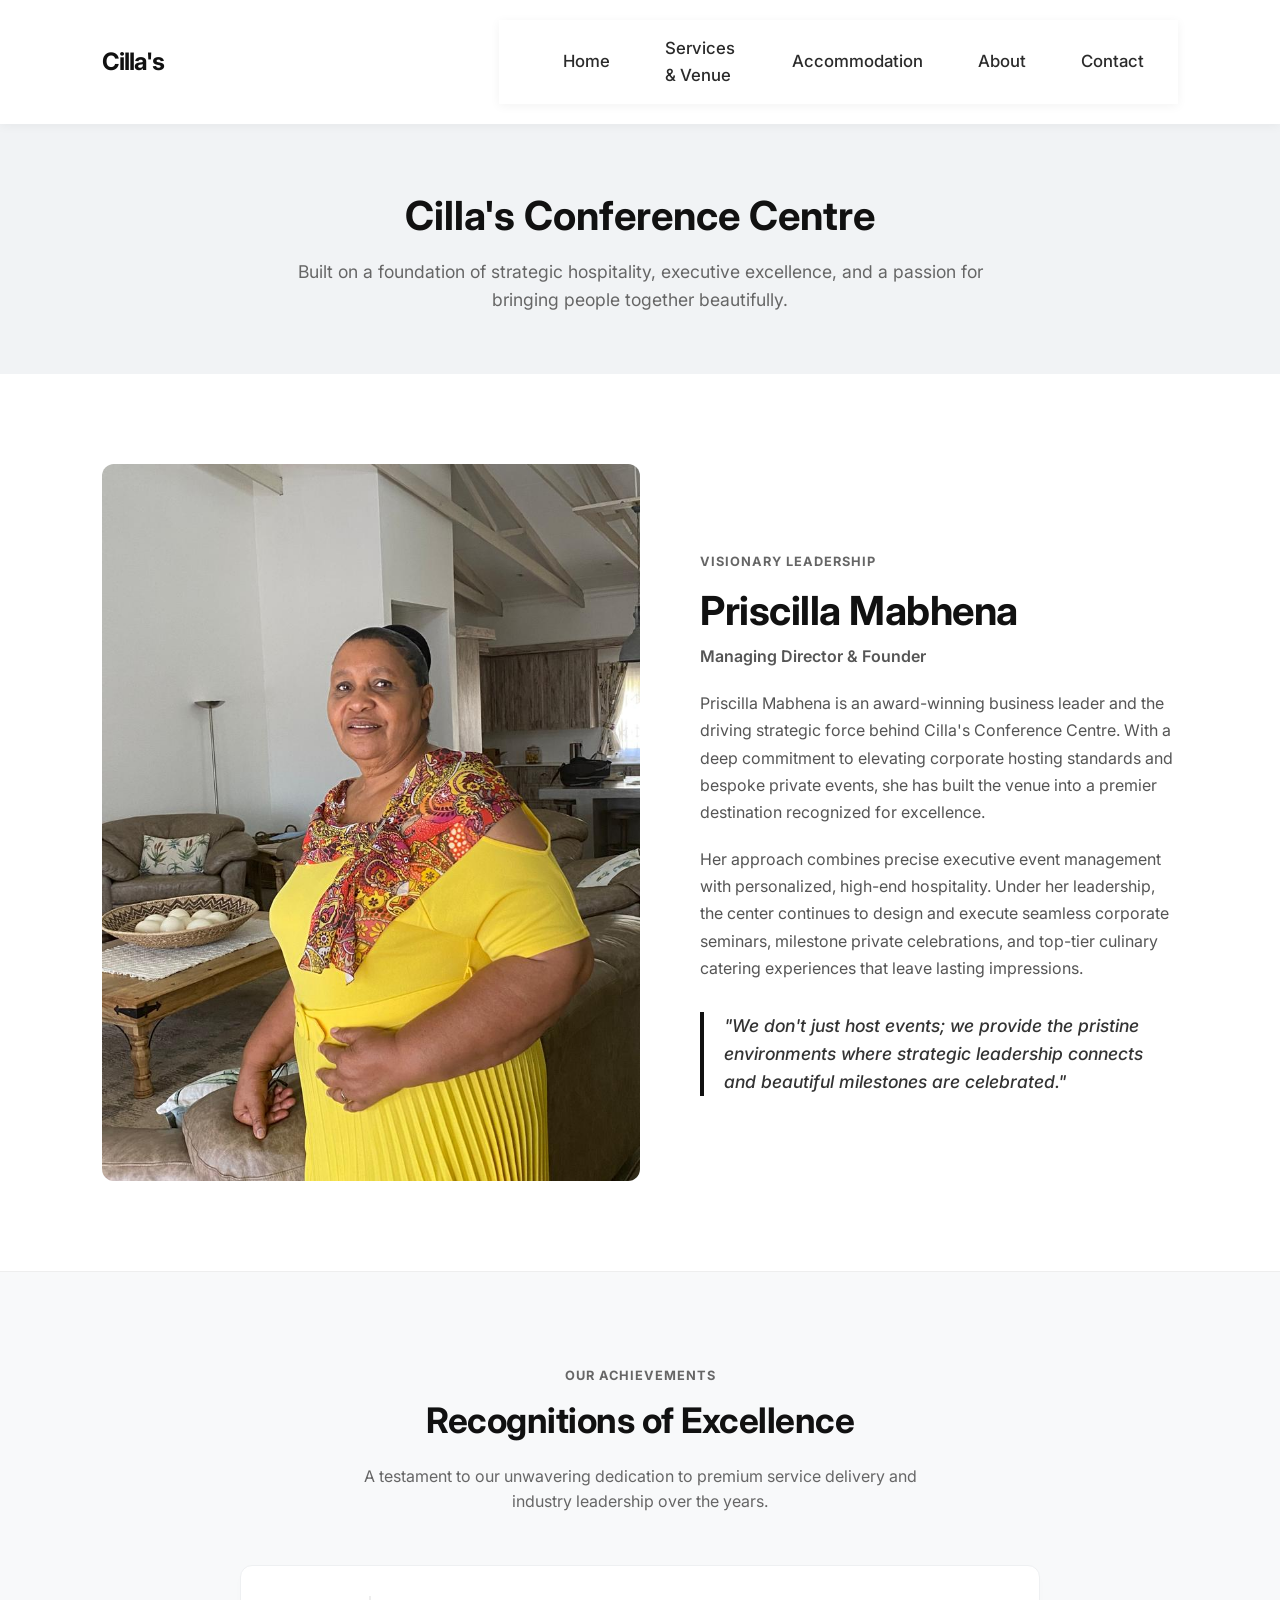
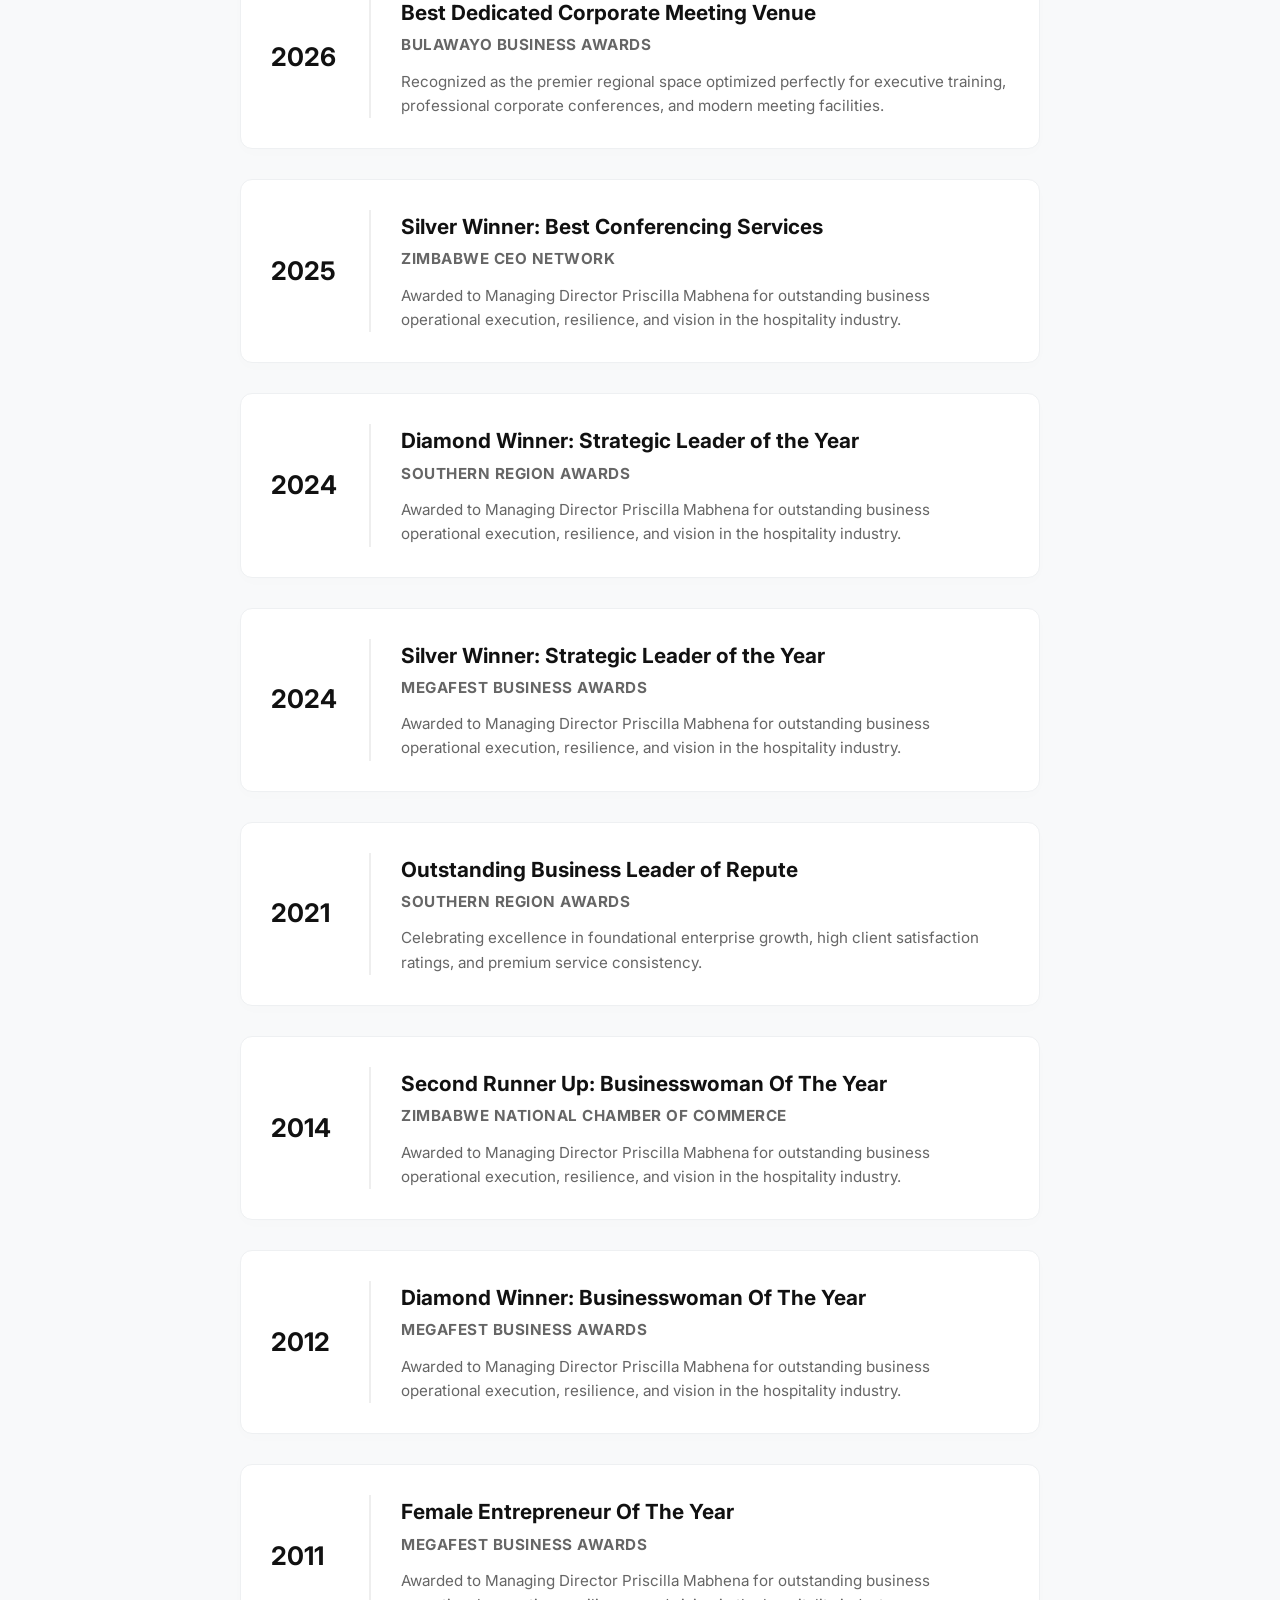
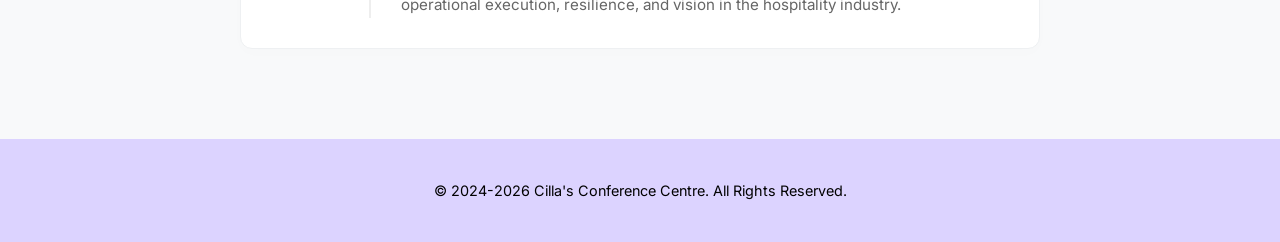
==== About.html @ 8ea03519 "First save of Cillas website" ====
<!DOCTYPE html>
<html lang="en">

<head>
    <meta charset="UTF-8">
    <meta name="viewport" content="width=device-width, initial-scale=1.0">
    <title>About Us | Cilla's Conference Centre</title>
    <link rel="stylesheet" href="style.css">
    <!-- Modern Typography Font -->
    <link href="https://fonts.googleapis.com/css2?family=Inter:wght@300;400;600;700&display=swap" rel="stylesheet">
</head>

<body>

    <!-- Header Navigation (Consistent across all pages) -->
    <header>
        <div class="logo">
            <h2>Cilla's</h2>
        </div>
        <nav class="navbar">
            <div class="nav-container">

                <button class="nav-toggle" id="navToggle" aria-label="togglenavigation">
                    <i class="fa-solid fa-bars"></i>
                    Menu
                </button>

                <button class="nav-toggle" aria-label="toggle navigation" id="navToggle">
                    <i class="fa-solid fa-bars"></i>
                </button>

                <ul class="nav-links" id="navLinks">
                    <li><a href="index.html">Home</a></li>
                    <li><a href="Services.html">Services & Venue</a></li>
                    <li><a href="Lindysplace1.html">Accommodation</a></li>
                    <li><a href="About.html">About</a></li>
                    <li><a href="Contact us.html">Contact</a></li>
                </ul>

            </div>
        </nav>
    </header>

    <!-- Page Title Header -->
    <section class="page-title">
        <h1>Cilla's Conference Centre</h1>
        <p>Built on a foundation of strategic hospitality, executive excellence, and a passion for bringing people
            together beautifully.</p>
    </section>

    <!-- Managing Director Profile Section -->
    <section class="director-profile">
        <div class="container">
            <div class="profile-wrapper">

                <!-- Left Side: Professional Portrait Placeholder -->
                <img src="Images/priscilla-mabhena.jpg" alt="Priscilla Mabhena-Managing Director"
                    class="director-profile-img">

                <!-- Right Side: Profile Bio Content -->
                <div class="profile-text">
                    <span class="profile-subtitle">Visionary Leadership</span>
                    <h2>Priscilla Mabhena</h2>
                    <p class="title-tag">Managing Director & Founder</p>

                    <p>Priscilla Mabhena is an award-winning business leader and the driving strategic force behind
                        Cilla's Conference Centre. With a deep commitment to elevating corporate hosting standards and
                        bespoke private events, she has built the venue into a premier destination recognized for
                        excellence.</p>

                    <p>Her approach combines precise executive event management with personalized, high-end hospitality.
                        Under her leadership, the center continues to design and execute seamless corporate seminars,
                        milestone private celebrations, and top-tier culinary catering experiences that leave lasting
                        impressions.</p>

                    <div class="quote-box">
                        <blockquote>"We don't just host events; we provide the pristine environments where strategic
                            leadership connects and beautiful milestones are celebrated."</blockquote>
                    </div>
                </div>

            </div>
        </div>
    </section>

    <!-- Awards & Recognitions Timeline Section -->
    <section class="awards-section">
        <div class="section-title">
            <span>Our Achievements</span>
            <h2>Recognitions of Excellence</h2>
            <p>A testament to our unwavering dedication to premium service delivery and industry leadership over the
                years.</p>
        </div>

        <div class="container">
            <div class="awards-timeline">

                <!-- Award 1: Best Dedicated Venue -->
                <div class="award-item">
                    <div class="award-year">2026</div>
                    <div class="award-details">
                        <h3>Best Dedicated Corporate Meeting Venue</h3>
                        <p class="award-issuer">Bulawayo Business Awards</p>
                        <p>Recognized as the premier regional space optimized perfectly for executive training,
                            professional corporate conferences, and modern meeting facilities.</p>
                    </div>
                </div>

                <!-- Award 2: Strategic Leader of the Year -->
                <div class="award-item">
                    <div class="award-year">2025</div>
                    <div class="award-details">
                        <h3>Silver Winner: Best Conferencing Services</h3>
                        <p class="award-issuer">Zimbabwe CEO Network</p>
                        <p>Awarded to Managing Director Priscilla Mabhena for outstanding business operational
                            execution, resilience, and vision in the hospitality industry.</p>
                    </div>
                </div>

                <!-- Award 3: Strategic Leader of the Year -->
                <div class="award-item">
                    <div class="award-year">2024</div>
                    <div class="award-details">
                        <h3>Diamond Winner: Strategic Leader of the Year</h3>
                        <p class="award-issuer">Southern Region Awards</p>
                        <p>Awarded to Managing Director Priscilla Mabhena for outstanding business operational
                            execution, resilience, and vision in the hospitality industry.</p>
                    </div>
                </div>

                <!-- Award 4: Strategic Leader Of the Year  -->
                <div class="award-item">
                    <div class="award-year">2024</div>
                    <div class="award-details">
                        <h3>Silver Winner: Strategic Leader of the Year</h3>
                        <p class="award-issuer">Megafest Business Awards</p>
                        <p>Awarded to Managing Director Priscilla Mabhena for outstanding business operational
                            execution, resilience, and vision in the hospitality industry.</p>
                    </div>
                </div>



                <!-- Award 5: Outstanding Business Leader -->
                <div class="award-item">
                    <div class="award-year">2021</div>
                    <div class="award-details">
                        <h3>Outstanding Business Leader of Repute</h3>
                        <p class="award-issuer">Southern Region Awards</p>
                        <p>Celebrating excellence in foundational enterprise growth, high client satisfaction ratings,
                            and premium service consistency.</p>
                    </div>
                </div>

                <!-- Award 6: Strategic Leader of the Year -->
                <div class="award-item">
                    <div class="award-year">2014</div>
                    <div class="award-details">
                        <h3>Second Runner Up: Businesswoman Of The Year</h3>
                        <p class="award-issuer">Zimbabwe National Chamber of Commerce</p>
                        <p>Awarded to Managing Director Priscilla Mabhena for outstanding business operational
                            execution, resilience, and vision in the hospitality industry.</p>
                    </div>
                </div>

                <!-- Award 8: Strategic Leader of the Year -->
                <div class="award-item">
                    <div class="award-year">2012</div>
                    <div class="award-details">
                        <h3>Diamond Winner: Businesswoman Of The Year</h3>
                        <p class="award-issuer">Megafest Business Awards</p>
                        <p>Awarded to Managing Director Priscilla Mabhena for outstanding business operational
                            execution, resilience, and vision in the hospitality industry.</p>
                    </div>
                </div>

                <!-- Award 9: Strategic Leader of the Year -->
                <div class="award-item">
                    <div class="award-year">2011</div>
                    <div class="award-details">
                        <h3>Female Entrepreneur Of The Year</h3>
                        <p class="award-issuer">Megafest Business Awards</p>
                        <p>Awarded to Managing Director Priscilla Mabhena for outstanding business operational
                            execution, resilience, and vision in the hospitality industry.</p>
                    </div>
                </div>


            </div>
        </div>
    </section>

    <!-- Footer -->
    <footer>
        <p>&copy; 2024-2026 Cilla's Conference Centre. All Rights Reserved.</p>
    </footer>
    <script src="script.js" defer>
     
    </script>

</body>

</html>
---- style.css ----
/* Reset and Base Styles */
* {
    margin: 0;
    padding: 0;
    box-sizing: border-box;
}

body {
    font-family: 'Inter', sans-serif;
    color: #333;
    line-height: 1.6;
    background-color: #fafafa;
}

/* Navigation Header */
header {
    display: flex;
    justify-content: space-between;
    align-items: center;
    padding: 20px 8%;
    background-color: #ffffff;
    box-shadow: 0 2px 10px rgba(0,0,0,0.05);
    position: sticky;
    top: 0;
    z-index: 100;
}

header .logo h2 {
    font-weight: 700;
    color: #111;
    letter-spacing: -1px;
}

nav ul {
    display: flex;
    list-style: none;
    align-items: center;
}

nav ul li {
    margin-left: 30px;
}

nav ul li a {
    text-decoration: none;
    color: #555;
    font-weight: 500;
    transition: color 0.3s;
}

nav ul li a:hover {
    color: #000;
}

/* Navigation CTA Button */
.cta-btn-nav {
    background-color: #111;
    color: #fff !important;
    padding: 10px 20px;
    border-radius: 6px;
    font-weight: 600;
}


/* Hero Section */
.hero {
    height: 80vh;
    background: linear-gradient(rgba(109, 109, 109, 0.4), rgba(197, 197, 197, 0.5))  no-repeat center center/cover;
    display: flex;
    align-items: center;
    justify-content: center;
    text-align: center;
    color: #050505;
    padding: 0 20px;
}

.hero-content h1 {
    font-size: 3rem;
    font-weight: 700;
    margin-bottom: 20px;
    letter-spacing: -1px;
    max-width: 800px;
}

.hero-content p {
    font-size: 1.2rem;
    margin-bottom: 40px;
    max-width: 600px;
    margin-left: auto;
    margin-right: auto;
    opacity: 0.9;
}

/* Buttons */
.btn-primary, .btn-secondary {
    padding: 14px 28px;
    border-radius: 6px;
    text-decoration: none;
    font-weight: 600;
    margin: 0 10px;
    display: inline-block;
    transition: all 0.3s ease;
}

.btn-primary {
    background-color: #000000;
    color: #ffffff;
}

.btn-primary:hover {
    background-color: #6453a3;
}

.btn-secondary {
    border: 2px solid #ffffff;
    color: #0a0a0a;
}

.btn-secondary:hover {
    background-color: rgba(26, 136, 53, 0.384);
}



/* Services Section Grid */

/* conference centre images */
.venue-card-img{
    flex: 1;
    width: 50%;
    min-height: 100%;
    object-fit: cover;
    object-position: center;
}

/* Respnsive udjustment for mobile phones and small tables */
.venue-card-img {
    width: 75%;
    min-height: 200px;

}

.services-section {
    padding: 80px 8%;
    text-align: center;
}

.services-section h2 {
    font-size: 2.2rem;
    margin-bottom: 50px;
    font-weight: 700;
}

.services-grid {
    display: grid;
    grid-template-columns: repeat(auto-fit, minmax(300px, 1fr));
    gap: 40px;
}

.service-card {
    background: #f3f1f1;
    padding: 30px;
    border-radius: 12px;
    box-shadow: 0 4px 20px rgba(0,0,0,0.02);
    text-align: left;
    transition: transform 0.3s;
    border: 1px solid #eee;
}

.service-card:hover {
    transform: translateY(-8px);
}

.service-card h3 {
    font-size: 1.4rem;
    margin: 20px 0 10px 0;
    color: #111;
}

.service-card p {
    color: #666;
    font-size: 0.95rem;
}

.card-image.placeholder {
    height: 200px;
    background-color: #eaeaea;
    border-radius: 8px;
}




/* Footer */
footer {
    background-color: #dcd3ff;
    color: #020202;
    text-align: center;
    padding: 40px 20px;
    font-size: 0.9rem;
}

.footer-nav {
    align-items: center;

}









/* Services & Venues Page Specific Styles */

.page-title {
    background-color: #f1f3f5;
    text-align: center;
    padding: 60px 20px;
}

.page-title h1 {
    font-size: 2.5rem;
    color: #111;
    margin-bottom: 10px;
    font-weight: 700;
}

.page-title p {
    max-width: 700px;
    margin: 0 auto;
    color: #666;
    font-size: 1.1rem;
}

/* Detailed Venue Cards Layout */
.venue-showcase {
    padding: 60px 8%;
}

.container {
    max-width: 1200px;
    margin: 0 auto;
}

.venue-card-detailed {
    display: flex;
    background: #ffffff;
    border-radius: 12px;
    overflow: hidden;
    margin-bottom: 50px;
    border: 1px solid #eef0f2;
    box-shadow: 0 4px 15px rgba(0, 0, 0, 0.01);
}

/* This class flips the image and text alignment for visual rhythm */
.venue-card-detailed.reverse {
    flex-direction: row-reverse;
}

.venue-gallery-placeholder {
    flex: 1;
    min-height: 350px;
    background-color: #dfdfdf;
    display: flex;
    align-items: center;
    justify-content: center;
    color: #777;
    font-weight: 500;
    padding: 20px;
    text-align: center;
}

.venue-info {
    flex: 1;
    padding: 40px;
    display: flex;
    flex-direction: column;
    justify-content: center;
}

.venue-tag {
    display: inline-block;
    align-self: flex-start;
    background: #e9ecef;
    color: #495057;
    padding: 4px 12px;
    border-radius: 20px;
    font-size: 0.8rem;
    font-weight: 600;
    text-transform: uppercase;
    letter-spacing: 0.5px;
    margin-bottom: 15px;
}

.venue-info h2 {
    font-size: 1.8rem;
    color: #111;
    margin-bottom: 15px;
}

.venue-info p {
    color: #666;
    margin-bottom: 25px;
    font-size: 0.95rem;
}

/* Capacity Data Table Components */
.capacity-table {
    width: 100%;
    border-collapse: collapse;
    margin-bottom: 30px;
    text-align: left;
}

.capacity-table th, .capacity-table td {
    padding: 10px 12px;
    font-size: 0.9rem;
    border-bottom: 1px solid #eee;
}

.capacity-table th {
    background-color: #f8f9fa;
    color: #333;
    font-weight: 600;
}

.capacity-table td {
    color: #555;
}

/* Card Action Button */
.btn-card-action {
    display: inline-block;
    align-self: flex-start;
    background-color: #111;
    color: #fff;
    text-decoration: none;
    padding: 12px 24px;
    border-radius: 6px;
    font-weight: 600;
    font-size: 0.9rem;
    transition: background 0.3s;
}
.btn-card-action-catering {
    display: inline-block;
    align-self: flex-start;
    background-color: #14043b;
    color: #fff;
    text-decoration: none;
    padding: 12px 24px;
    border-radius: 6px;
    font-weight: 600;
    font-size: 0.9rem;
    transition: background 0.3s;
}

.btn-card-action-catering:hover {
    background-color: #000;
}

.btn-card-action:hover {
    background-color: #304bc4;
}

/* Active Nav Link Styling */
nav ul li a.active {
    color: #000;
    font-weight: 700;
}


/*Styling for real venue imags*/
.venue-image{
    flex: 1;
    min-height: 250px;
    width: 100%;
    object-fit: cover;
    object-position: center;
}
    @media (max-width: 768px) {
        .venue-image {
            width: 100%;
            min-height: 250px;
        }
    }

    /* ==========================================================================
   8. Catering Services Grid Styles
   ========================================================================== */

.catering-icon-box {
    margin-bottom: 20px;
    height: 6px;
    display: flex;
    align-items: center;
}

.catering-icon {
    width: 50px;
    height: 50px;
    object-fit: contain;
}

.catering-section {
    padding: 60px 8%;
    background-color: #f8f9fa; /* Soft background to separate sections */
}

.section-title {
    text-align: center;
    margin-bottom: 50px;
}

.section-title span {
    font-size: 0.8rem;
    text-transform: uppercase;
    font-weight: 700;
    color: #666;
    letter-spacing: 1px;
}

.section-title h2 {
    font-size: 2.2rem;
    color: #111;
    margin: 5px 0 15px 0;
    letter-spacing: -0.5px;
}

.section-title p {
    max-width: 600px;
    margin: 0 auto;
    color: #666;
}

.catering-grid {
    display: grid;
    grid-template-columns: repeat(auto-fit, minmax(280px, 1fr));
    gap: 30px;
}

.catering-card {
    background: #ffffff;
    padding: 40px 30px;
    border-radius: 12px;
    border: 1px solid #eee;
    box-shadow: 0 4px 15px rgba(0,0,0,0.01);
    transition: transform 0.3s ease;
}

.catering-card:hover {
    transform: translateY(-5px);
    box-shadow: 0 10px 25px rgba(0,0,0,0.04);
}

.catering-icon-box {
    font-size: 2.5rem;
    margin-bottom: 20px;
}

.catering-card h3 {
    font-size: 1.3rem;
    color: #111;
    margin-bottom: 12px;
}

.catering-card p {
    color: #666;
    font-size: 0.95rem;
    line-height: 1.6;
}

/* ==========================================================================
   9. Accommodation Section Layout (Lindy's Place)
   ========================================================================== */
.accommodation-section {
    padding: 100px 8%;
    background-color: #ffffff;
}

.accommodation-wrapper {
    display: flex;
    align-items: center;
    gap: 60px;
}

.accommodation-content {
    flex: 1;
}

.accommodation-content .section-subtitle {
    font-size: 0.8rem;
    font-weight: 700;
    text-transform: uppercase;
    color: #666;
    letter-spacing: 1px;
}

.accommodation-content h2 {
    font-size: 2.2rem;
    color: #111;
    margin: 10px 0 20px 0;
    letter-spacing: -0.5px;
}

.accommodation-content p {
    color: #555;
    margin-bottom: 20px;
}

.amenities-list {
    list-style: none;
    margin: 25px 0 35px 0;
}

.amenities-list li {
    font-size: 0.95rem;
    color: #444;
    margin-bottom: 10px;
    font-weight: 500;
}

.btn-primary-dark {
    display: inline-block;
    background-color: #111;
    color: #fff;
    text-decoration: none;
    padding: 14px 32px;
    border-radius: 6px;
    font-weight: 600;
    transition: background-color 0.2s ease;
}

.btn-primary-dark:hover {
    background-color: #333;
}

.accommodation-image-box {
    flex: 1;
    min-height: 450px;
    background-color: #dfdfdf;
    border-radius: 12px;
    display: flex;
    align-items: center;
    justify-content: center;
    color: #777;
    font-weight: 500;
    text-align: center;
    padding: 20px;
}

/* Responsive Overrides for Mobile Screens */
@media (max-width: 992px) {
    .accommodation-wrapper {
        flex-direction: column-reverse; /* Put image placeholder on top on tablet/mobile */
        gap: 40px;
    }
    
    .accommodation-image-box {
        width: 100%;
        min-height: 300px;
    }
}


/* ==========================================================================
   10. Director Profile Section Styles
   ========================================================================== */

/* Priscilla Mabhena profile image */
.director-profile-img {
    flex: 1;
    width: 50%;
    min-height: 400PX;
    object-fit: cover;
    object-position: centre top;
    border-radius: 12px;

}

.director-profile-img {
    width: 50%;
    min-height: 100px;

}

.director-profile {
    padding: 90px 8%;
    background-color: #ffffff;
}

.profile-wrapper {
    display: flex;
    align-items: center;
    gap: 60px;
}

.profile-image-box {
    flex: 1;
    min-height: 300px;
    background-color: #dfdfdf;
    border-radius: 12px;
    display: flex;
    align-items: center;
    justify-content: center;
    color: #777;
    font-weight: 500;
}

.profile-text {
    flex: 1.2;
}

.profile-subtitle {
    font-size: 0.8rem;
    font-weight: 700;
    text-transform: uppercase;
    color: #666;
    letter-spacing: 1px;
}

.profile-text h2 {
    font-size: 2.5rem;
    color: #111;
    margin: 5px 0 0px 0;
    letter-spacing: -0.5px;
}

.title-tag {
    font-size: 1.1rem;
    color: #888;
    font-weight: 600;
    margin-bottom: 25px;
}

.profile-text p {
    color: #555;
    margin-bottom: 20px;
    font-size: 1rem;
    line-height: 1.7;
}

.quote-box {
    margin-top: 30px;
    padding-left: 20px;
    border-left: 4px solid #111;
}

.quote-box blockquote {
    font-style: italic;
    font-size: 1.1rem;
    color: #333;
    font-weight: 500;
}

/* ==========================================================================
   11. Awards & Achievements Timeline Component
   ========================================================================== */
.awards-section {
    padding: 90px 8%;
    background-color: #f8f9fa;
    border-top: 1px solid #eee;
}

.awards-timeline {
    max-width: 800px;
    margin: 0 auto;
    display: flex;
    flex-direction: column;
    gap: 30px;
}

.award-item {
    display: flex;
    background: #ffffff;
    padding: 30px;
    border-radius: 12px;
    border: 1px solid #eef0f2;
    box-shadow: 0 4px 15px rgba(0,0,0,0.01);
    transition: transform 0.3s ease;
}

.award-item:hover {
    transform: translateX(5px);
    box-shadow: 0 6px 20px rgba(0,0,0,0.03);
}

.award-year {
    font-size: 1.6rem;
    font-weight: 700;
    color: #111;
    min-width: 100px;
    border-right: 2px solid #eee;
    margin-right: 30px;
    display: flex;
    align-items: center;
}

.award-details h3 {
    font-size: 1.3rem;
    color: #111;
    margin-bottom: 4px;
}

.award-issuer {
    font-size: 0.85rem;
    color: #888;
    font-weight: 700;
    text-transform: uppercase;
    letter-spacing: 0.5px;
    margin-bottom: 12px;
}

.award-details p {
    color: #666;
    font-size: 0.95rem;
    line-height: 1.6;
}

/* Responsive Design for Tablet & Mobile Layouts */
@media (max-width: 992px) {
    .profile-wrapper {
        flex-direction: column;
        gap: 40px;
    }
    
    .profile-image-box {
        width: 100%;
        min-height: 350px;
    }
    
    .award-item {
        flex-direction: column;
        gap: 15px;
    }
    
    .award-year {
        border-right: none;
        border-bottom: 2px solid #eee;
        padding-bottom: 5px;
        display: inline-block;
        min-width: auto;
    }
}


/* ==========================================================================
   12. Booking Page Split Layout & Form Fields
   ========================================================================== */
.booking-section {
    padding: 60px 8%;
    background-color: #f8f9fa;
    min-height: calc(100vh - 180px);
    display: flex;
    align-items: center;
}

.booking-container {
    max-width: 1100px;
    margin: 0 auto;
    display: flex;
    background: #ffffff;
    border-radius: 16px;
    overflow: hidden;
    box-shadow: 0 10px 30px rgba(0, 0, 0, 0.03);
    border: 1px solid #eee;
}

/* Sidebar Info Panel styling */
.booking-info-sidebar {
    flex: 1;
    background-color: #111;
    color: #fff;
    padding: 50px;
    display: flex;
    flex-direction: column;
    justify-content: space-between;
}

.booking-info-sidebar h2 {
    font-size: 2rem;
    font-weight: 700;
    letter-spacing: -0.5px;
    margin-bottom: 20px;
}

.booking-info-sidebar p {
    color: #ccc;
    font-size: 0.95rem;
    line-height: 1.6;
}

.contact-quick-details {
    margin: 40px 0;
}

.info-item {
    display: flex;
    align-items: center;
    gap: 15px;
    margin-bottom: 20px;
}

.info-item .icon {
    font-size: 1.3rem;
}

.info-item p {
    color: #fff;
    font-weight: 500;
}

.booking-note {
    background-color: #222;
    padding: 20px;
    border-radius: 8px;
    border-left: 3px solid #666;
}

.booking-note p {
    font-size: 0.85rem;
    color: #aaa;
}

/* Form Entry Box fields styling */
.booking-form-box {
    flex: 1.6;
    padding: 50px;
}

.form-row {
    display: flex;
    gap: 20px;
}

.form-group {
    flex: 1;
    display: flex;
    flex-direction: column;
    margin-bottom: 20px;
}

.form-group label {
    font-size: 0.85rem;
    font-weight: 600;
    color: #444;
    margin-bottom: 8px;
}

.form-group input,
.form-group select,
.form-group textarea {
    font-family: 'Inter', sans-serif;
    padding: 12px;
    border: 1px solid #ddd;
    border-radius: 6px;
    font-size: 0.95rem;
    color: #333;
    background-color: #fff;
    transition: all 0.2s ease;
}

/* Visual interaction focus highlights */
.form-group input:focus,
.form-group select:focus,
.form-group textarea:focus {
    outline: none;
    border-color: #111;
    box-shadow: 0 0 0 3px rgba(0,0,0,0.03);
}

.checkbox-group {
    display: flex;
    gap: 25px;
    margin-top: 5px;
}

.checkbox-label {
    display: flex;
    align-items: center;
    gap: 8px;
    font-size: 0.9rem;
    color: #555;
    cursor: pointer;
    font-weight: 500;
}

.checkbox-label input {
    cursor: pointer;
    accent-color: #111; /* Gives checkboxes a clean dark profile tone */
}

/* Submit Execution Button Control */
.btn-submit-booking {
    width: 100%;
    background-color: #111;
    color: #fff;
    border: none;
    padding: 15px;
    font-size: 1rem;
    font-weight: 600;
    border-radius: 6px;
    cursor: pointer;
    transition: background-color 0.2s ease;
    margin-top: 10px;
}

.btn-submit-booking:hover {
    background-color: #333;
}

/* Responsive Media Overrides for Form Grid */
@media (max-width: 992px) {
    .booking-container {
        flex-direction: column;
    }
    .booking-info-sidebar {
        padding: 40px;
    }
    .booking-form-box {
        padding: 40px;
    }
}

@media (max-width: 600px) {
    .form-row {
        flex-direction: column;
        gap: 0;
    }
    .checkbox-group {
        flex-direction: column;
        gap: 10px;
    }
}




/* ==========================================================================
   MOBILE RESPONSIVE NAVBAR STYLES
   ========================================================================== */
.navbar {
  background-color: #ffffff;
  box-shadow: 0 2px 10px rgba(0, 0, 0, 0.05);
  position: sticky;
  top: 0;
  z-index: 1000;
  padding: 15px 0;
}

.nav-container {
  display: flex;
  justify-content: space-between;
  align-items: center;
  width: 90%;
  max-width: 1200px;
  margin: 0 auto;
}

.nav-logo {
  display: flex;
  align-items: center;
  gap: 10px;
  text-decoration: none;
  color: #ffffff;
  font-weight: 700;
  font-size: 1.4rem;
}

/* Menu Links (Desktop Default) */
.nav-links {
  list-style: none;
  display: flex;
  gap: 25px;
  margin: 0;
  padding: 0;
  transition: max-height 0.3s ease-in-out;
}

.nav-links a {
  text-decoration: none;
  color: #2b2b2b;
  font-weight: 500;
  font-size: 1.05rem;
  transition: color 0.2s ease;
}

.nav-links a:hover {
  color: #4a7c59;
}

/* Toggle Button (Hidden on Desktop) */
.nav-toggle {
  display: none;
  background: none;
  border: none;
  color: #2d5a27;
  font-size: 1.6rem;
  cursor: pointer;
  padding: 5px;
}

/* ==========================================================================
   THE RESPONSIVE MEDIA QUERY (For Mobile Screens)
   ========================================================================== */
@media (max-width: 768px) {
  .nav-toggle {
    display: block; /* Show the hamburger icon on mobile */
  }

  .nav-links {
    display: none; /* Hide the links by default on small screens */
    flex-direction: column; /* Stack links vertically */
    width: 100%;
    position: absolute;
    top: 100%; /* Sits perfectly right beneath the navbar */
    left: 0;
    background-color: #ffffff;
    padding: 20px 0;
    box-shadow: 0 4px 10px rgba(0, 0, 0, 0.05);
    text-align: center;
    gap: 15px;
  }

  /* This active class will be triggered via JavaScript when clicked */
  .nav-links.active {
    display: flex;
  }
}
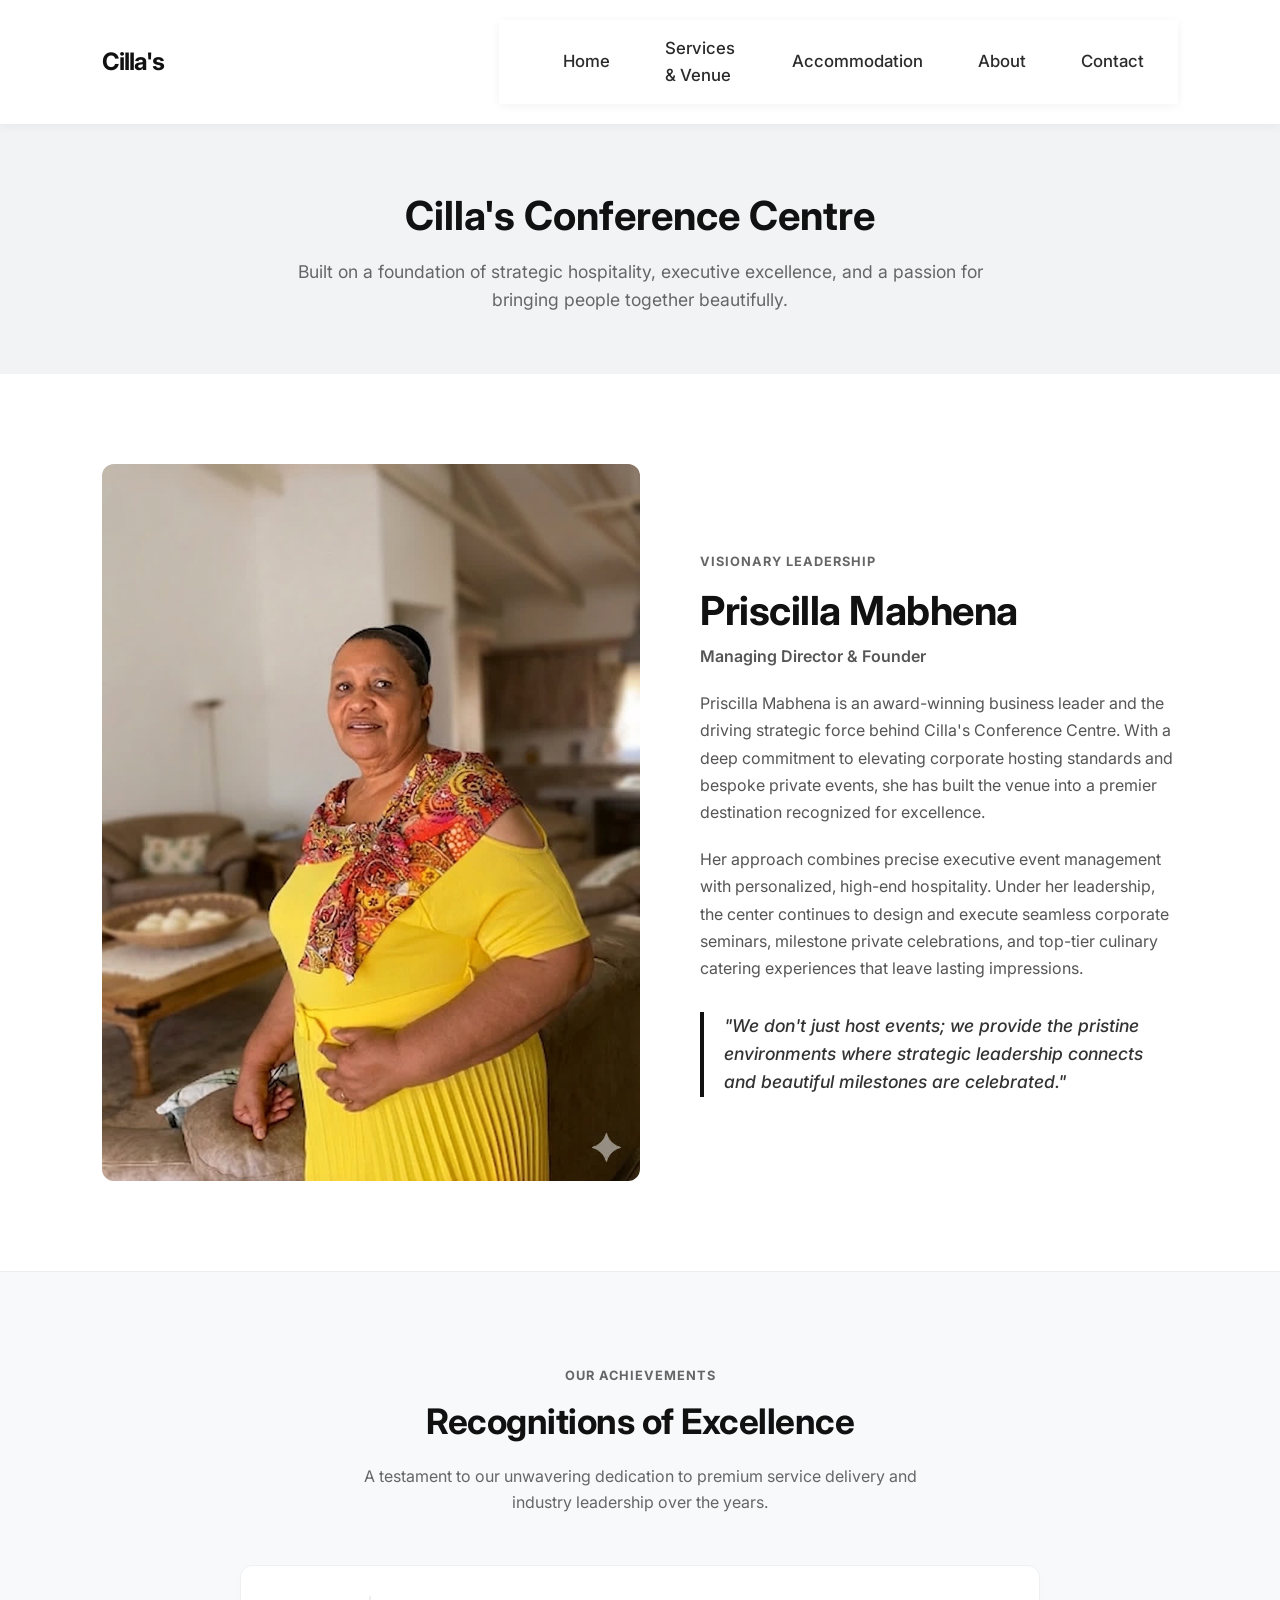
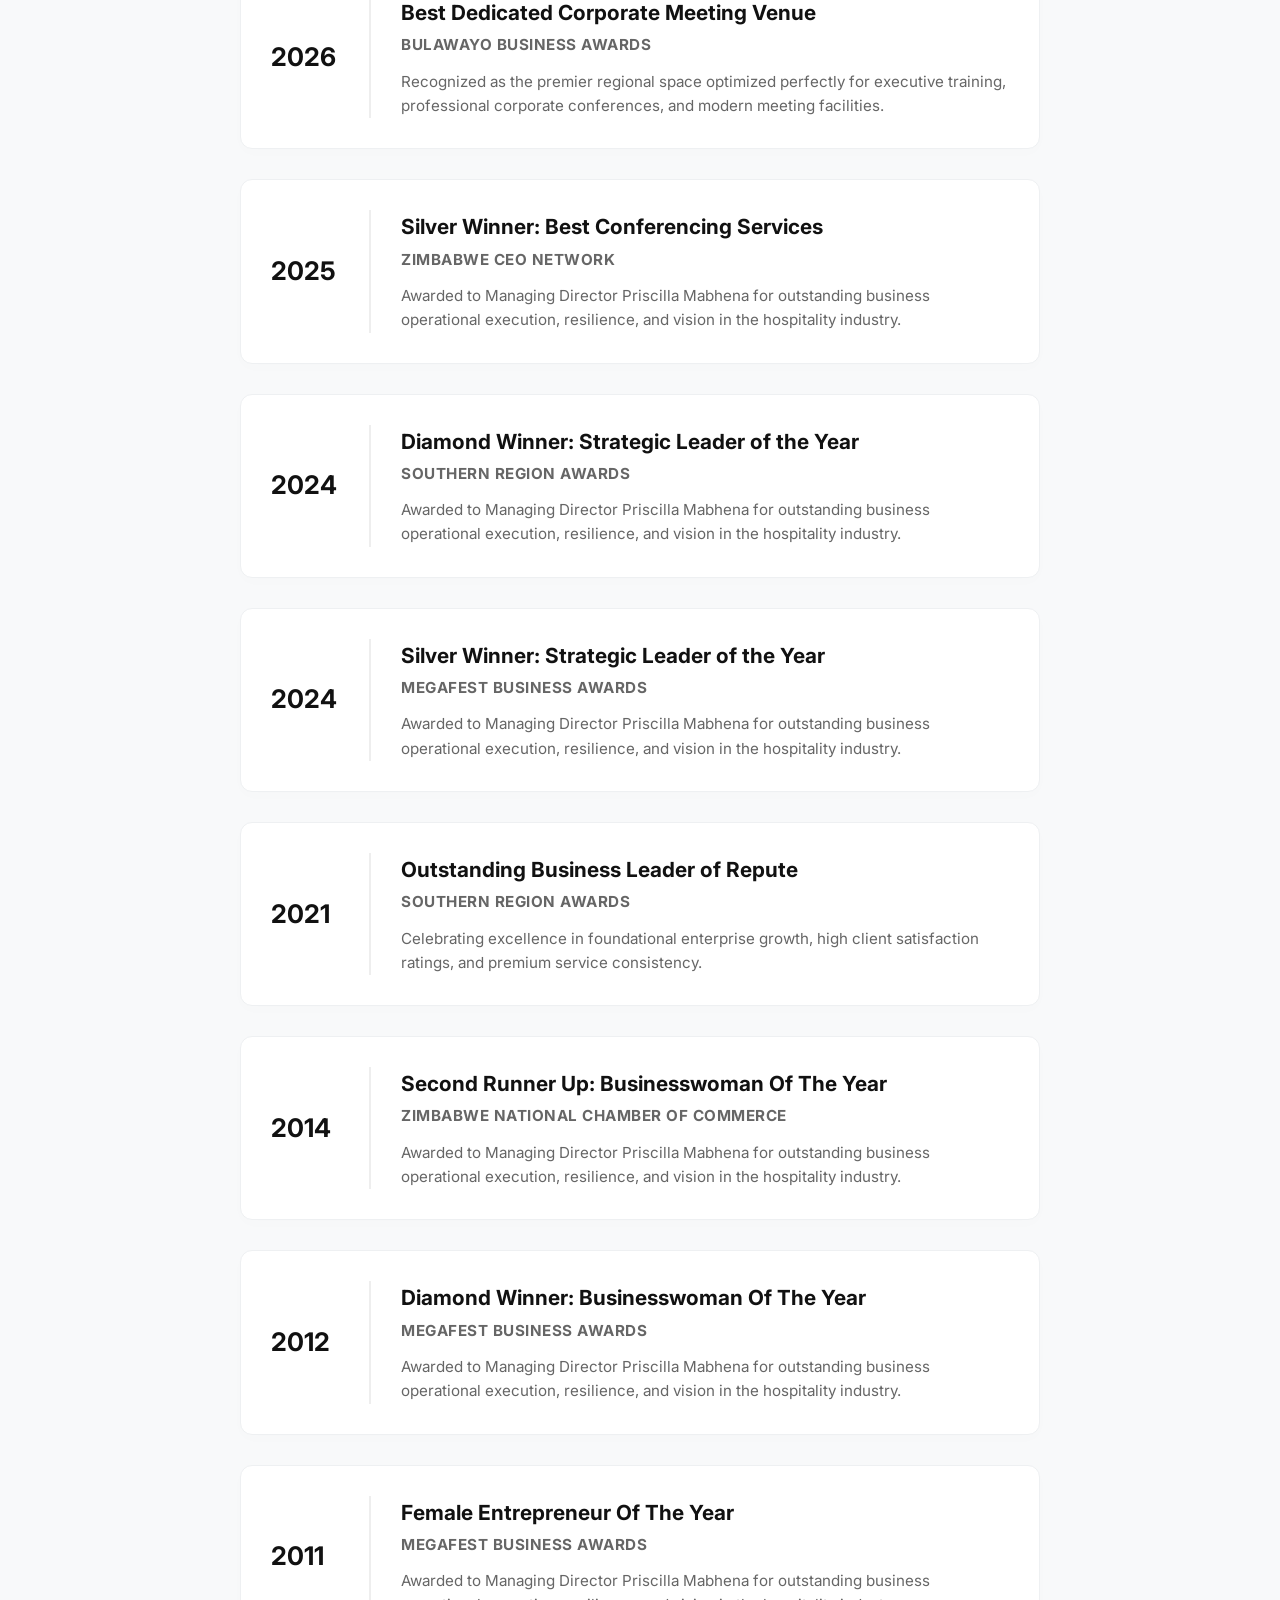
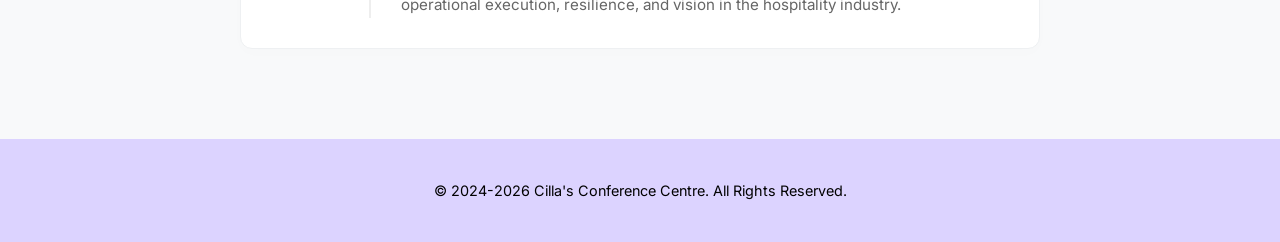
==== commit 1be8b366: "compressed all images to load faster" ====
--- a/About.html
+++ b/About.html
@@ -54,7 +54,7 @@
             <div class="profile-wrapper">
 
                 <!-- Left Side: Professional Portrait Placeholder -->
-                <img src="Images/priscilla-mabhena.jpg" alt="Priscilla Mabhena-Managing Director"
+                <img src="Images/priscilla mabhena.jpg" alt="Priscilla Mabhena-Managing Director"
                     class="director-profile-img">
 
                 <!-- Right Side: Profile Bio Content -->
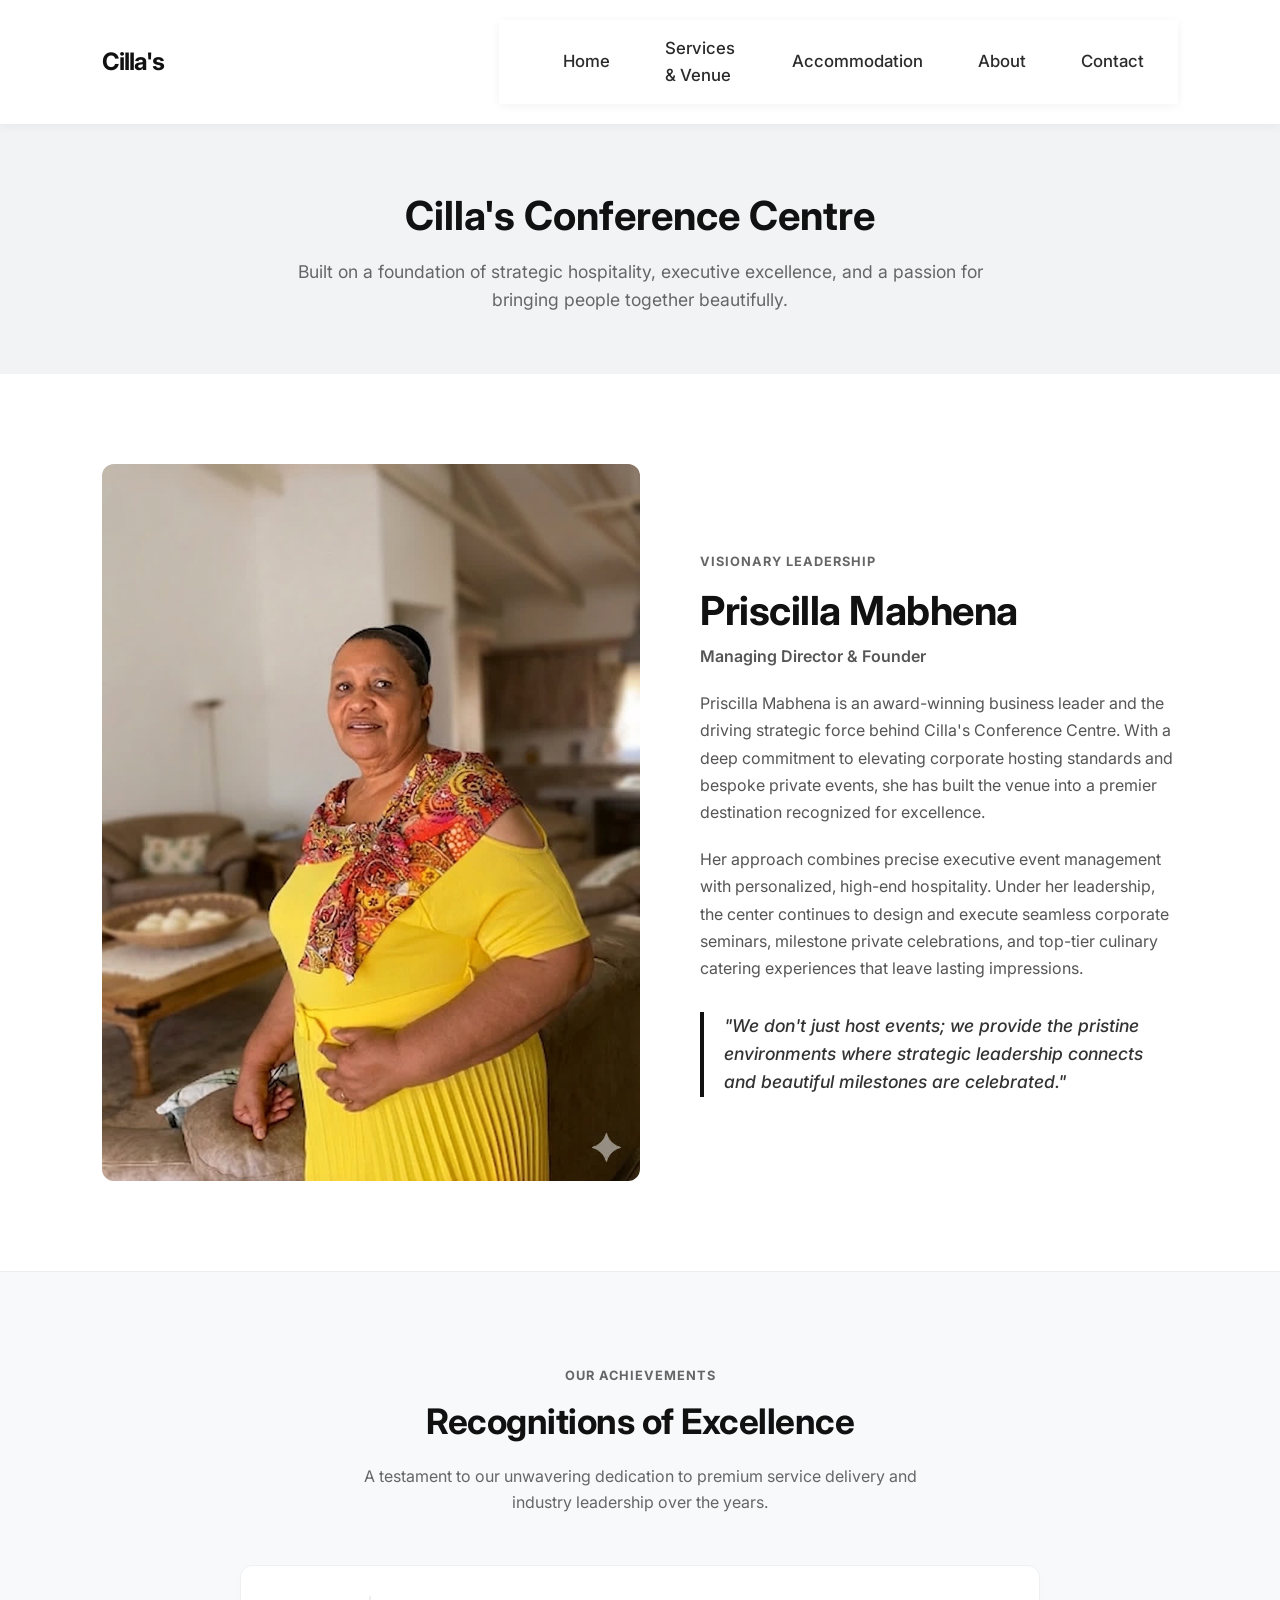
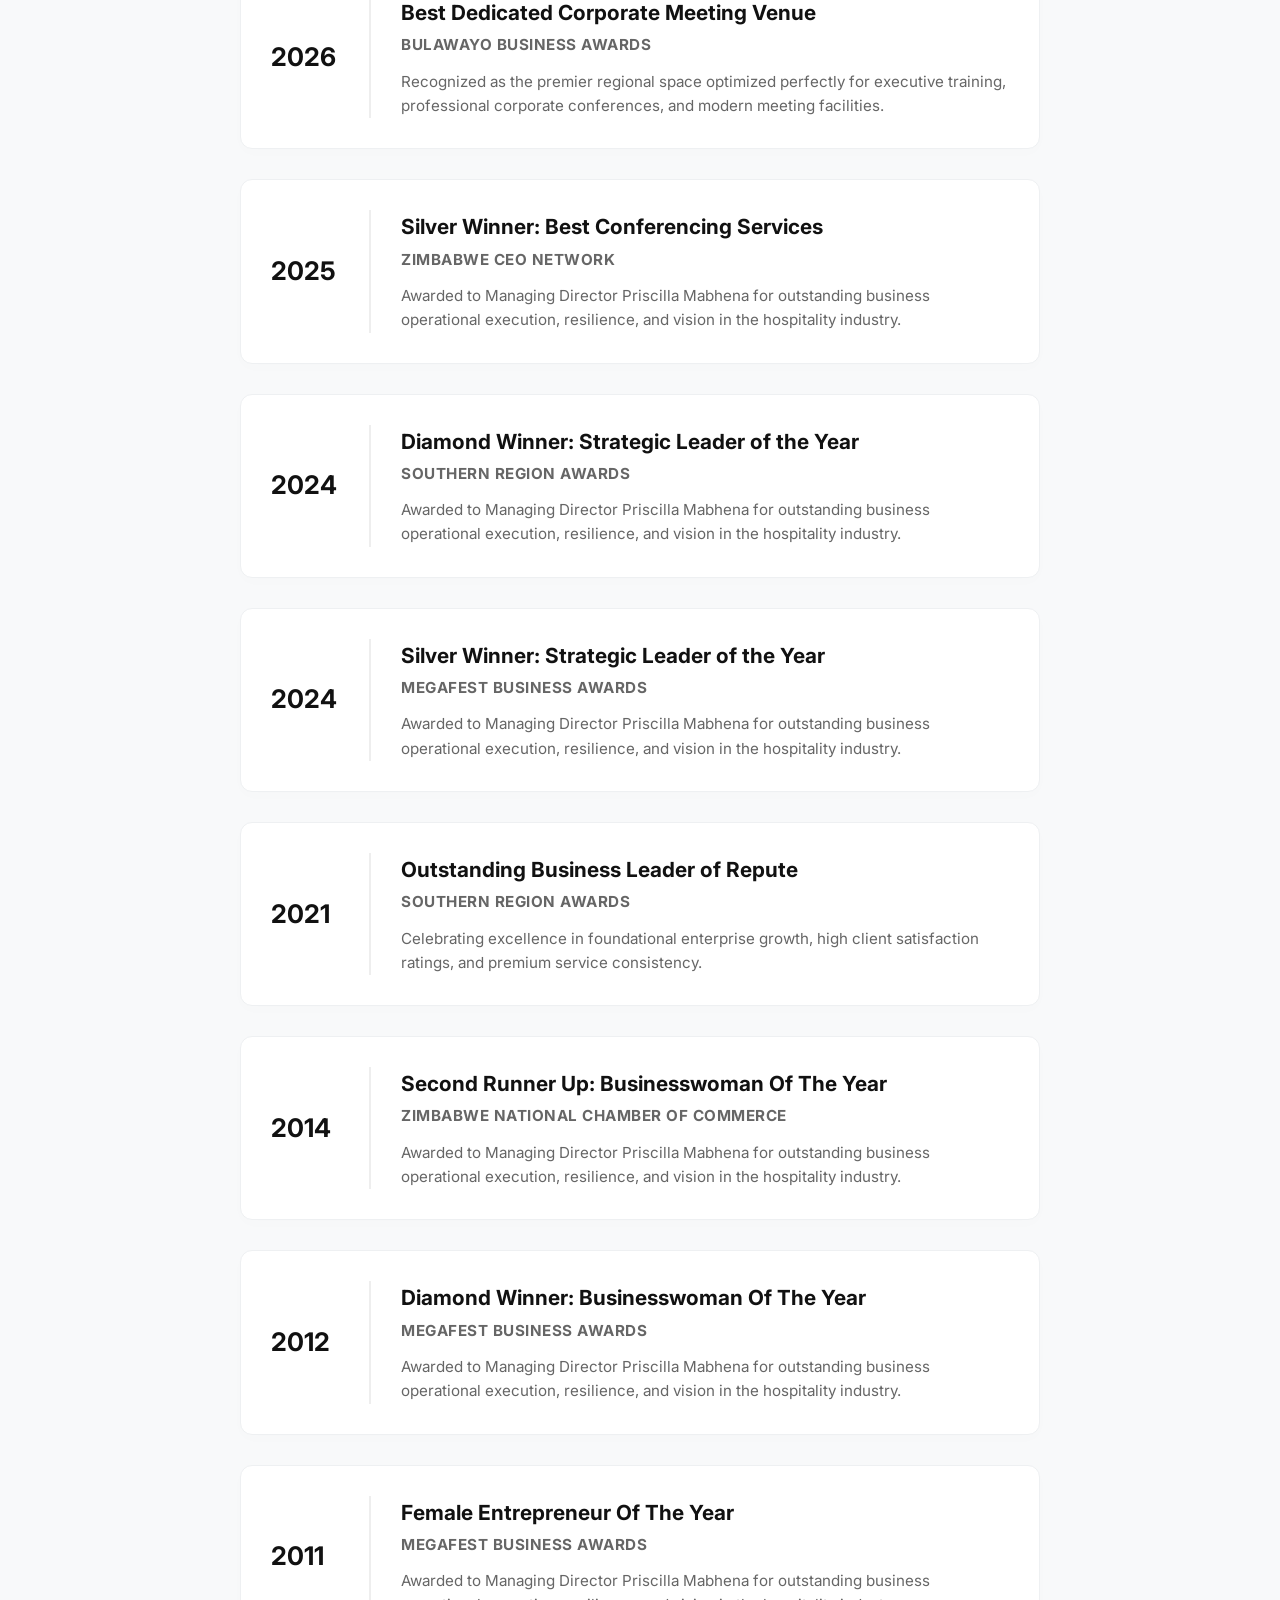
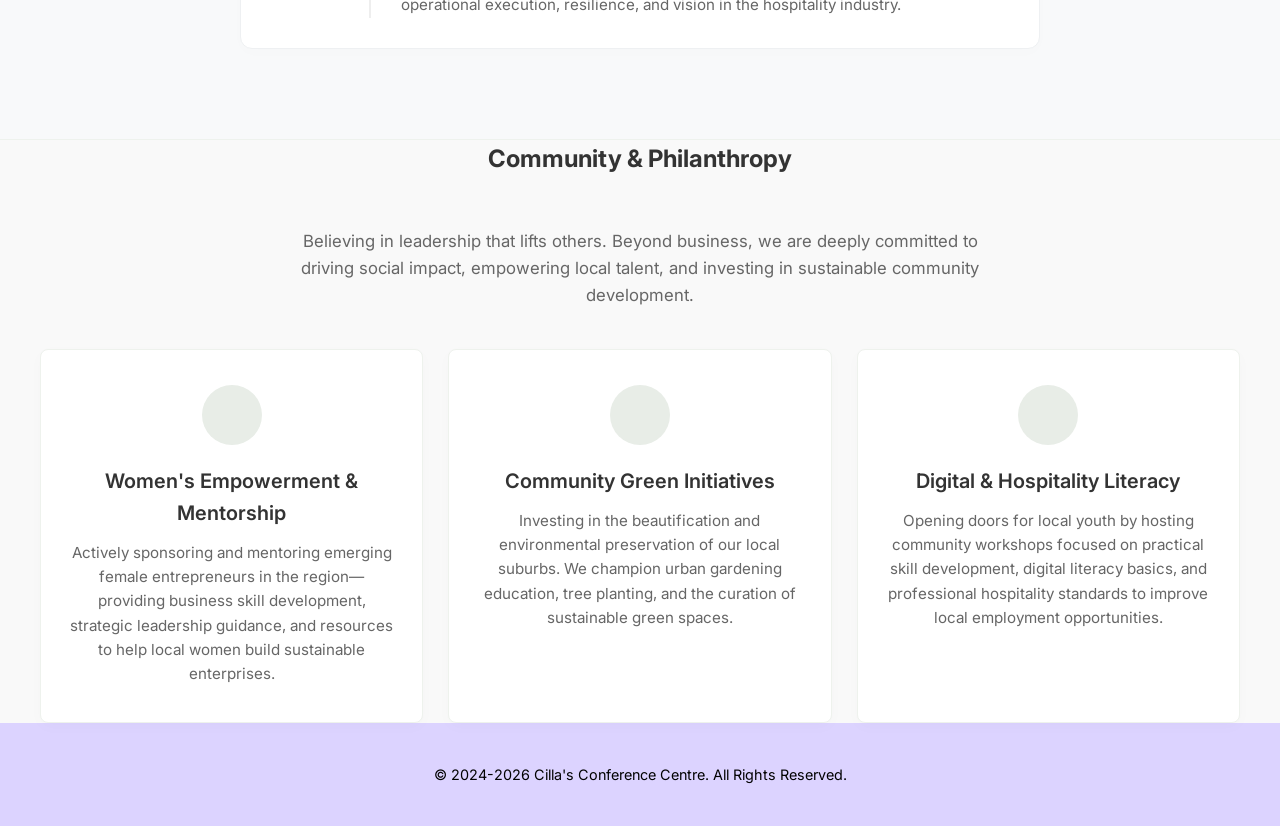
==== commit 506ec9c9: "added philanthropy section on about us page" ====
--- a/About.html
+++ b/About.html
@@ -190,6 +190,45 @@
         </div>
     </section>
 
+    <!-- Philanthropy & Community Section -->
+<section class="section-padding philanthropy-section" style="background-color: #f9f9f9;">
+  <div class="container">
+    <h2 class="section-title">Community & Philanthropy</h2>
+    <p class="section-subtitle">Believing in leadership that lifts others. Beyond business, we are deeply committed to driving social impact, empowering local talent, and investing in sustainable community development.</p>
+
+    <div class="philanthropy-grid">
+      
+      <!-- Card 1: Women's Empowerment -->
+      <div class="philanthropy-card">
+        <div class="philo-icon">
+          <i class="fa-solid fa-hand-holding-heart"></i>
+        </div>
+        <h3>Women's Empowerment & Mentorship</h3>
+        <p>Actively sponsoring and mentoring emerging female entrepreneurs in the region—providing business skill development, strategic leadership guidance, and resources to help local women build sustainable enterprises.</p>
+      </div>
+
+      <!-- Card 2: Environment & Green Spaces -->
+      <div class="philanthropy-card">
+        <div class="philo-icon">
+          <i class="fa-solid fa-seedling"></i>
+        </div>
+        <h3>Community Green Initiatives</h3>
+        <p>Investing in the beautification and environmental preservation of our local suburbs. We champion urban gardening education, tree planting, and the curation of sustainable green spaces.</p>
+      </div>
+
+      <!-- Card 3: Youth Skill Development -->
+      <div class="philanthropy-card">
+        <div class="philo-icon">
+          <i class="fa-solid fa-laptop-code"></i>
+        </div>
+        <h3>Digital & Hospitality Literacy</h3>
+        <p>Opening doors for local youth by hosting community workshops focused on practical skill development, digital literacy basics, and professional hospitality standards to improve local employment opportunities.</p>
+      </div>
+
+    </div>
+  </div>
+</section>
+
     <!-- Footer -->
     <footer>
         <p>&copy; 2024-2026 Cilla's Conference Centre. All Rights Reserved.</p>
--- a/style.css
+++ b/style.css
@@ -1031,3 +1031,88 @@
 }
 
 
+/* ==========================================================================
+   PHILANTHROPY & COMMUNITY SECTION STYLES
+   ========================================================================== */
+.philanthropy-section {
+  border-top: 1px solid #eef2ed;
+}
+
+.section-subtitle {
+  text-align: center;
+  max-width: 700px;
+  margin: 0 auto 40px auto;
+  color: #666;
+  font-size: 1.05rem;
+  line-height: 1.6;
+}
+
+/* 3-Column Grid for Philanthropy Cards */
+.philanthropy-grid {
+  display: grid;
+  grid-template-columns: repeat(auto-fit, minmax(280px, 1fr));
+  gap: 25px;
+  margin-top: 20px;
+}
+
+/* Individual Card Styling */
+.philanthropy-card {
+  background: #ffffff;
+  padding: 35px 25px;
+  border-radius: 8px;
+  text-align: center;
+  box-shadow: 0 4px 15px rgba(0, 0, 0, 0.02);
+  border: 1px solid #eef2ed;
+  transition: all 0.3s ease-in-out;
+}
+
+/* Subtle border color accent on hover */
+.philanthropy-card:hover {
+  transform: translateY(-4px);
+  box-shadow: 0 8px 25px rgba(45, 90, 39, 0.06);
+  border-color: #2d5a27; /* Matches your rich venue green */
+}
+
+/* Icon Design */
+.philo-icon {
+  width: 60px;
+  height: 60px;
+  background-color: #e8ede7; /* Soft green tint */
+  color: #2d5a27;
+  display: flex;
+  align-items: center;
+  justify-content: center;
+  border-radius: 50%;
+  margin: 0 auto 20px auto;
+  font-size: 1.5rem;
+  transition: all 0.3s ease;
+}
+
+.philanthropy-card:hover .philo-icon {
+  background-color: #2d5a27;
+  color: #ffffff;
+}
+
+.philanthropy-card h3 {
+  font-size: 1.25rem;
+  color: #333;
+  margin-bottom: 12px;
+  font-weight: 600;
+}
+
+.philanthropy-card p {
+  color: #666;
+  font-size: 0.95rem;
+  line-height: 1.6;
+  margin: 0;
+}
+
+/* Responsive adjust for phones */
+@media (max-width: 768px) {
+  .philanthropy-grid {
+    grid-template-columns: 1fr; /* Stacks cards perfectly vertically */
+  }
+  .philanthropy-card {
+    padding: 25px 20px;
+  }
+}
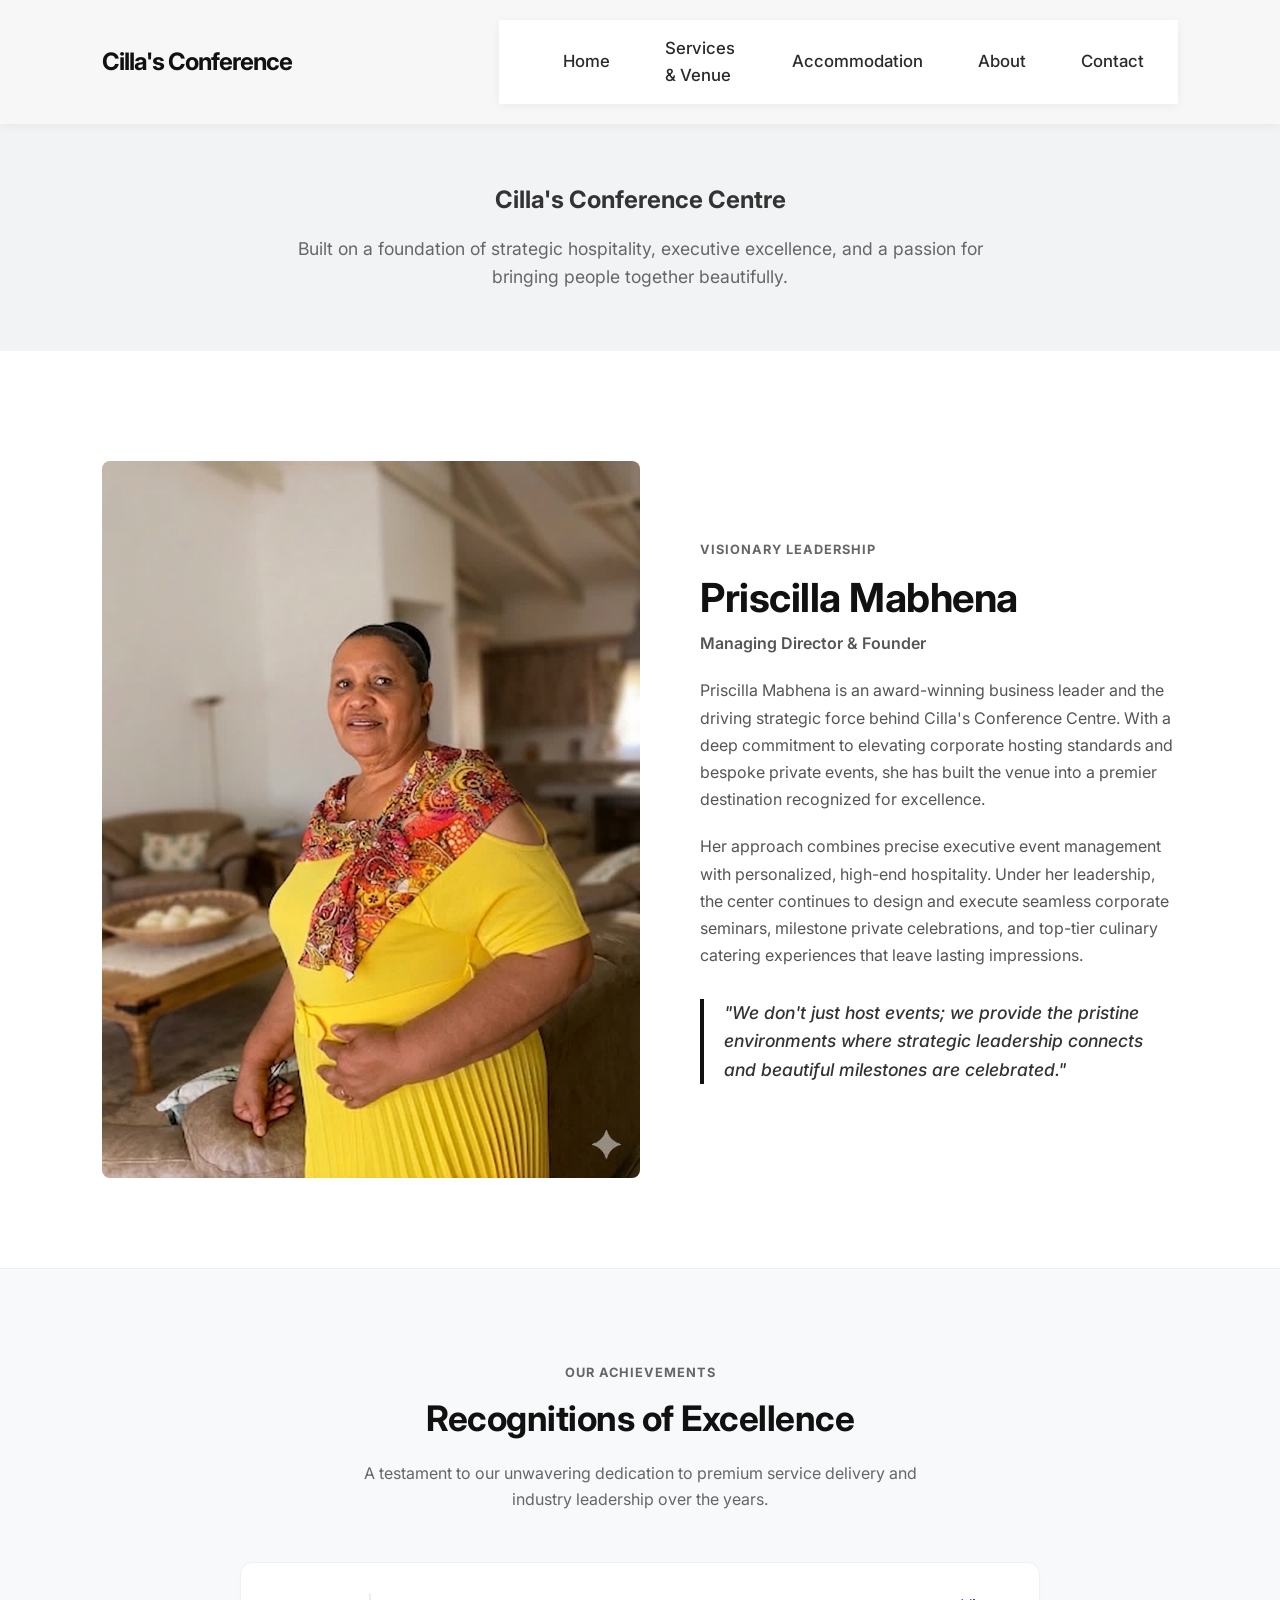
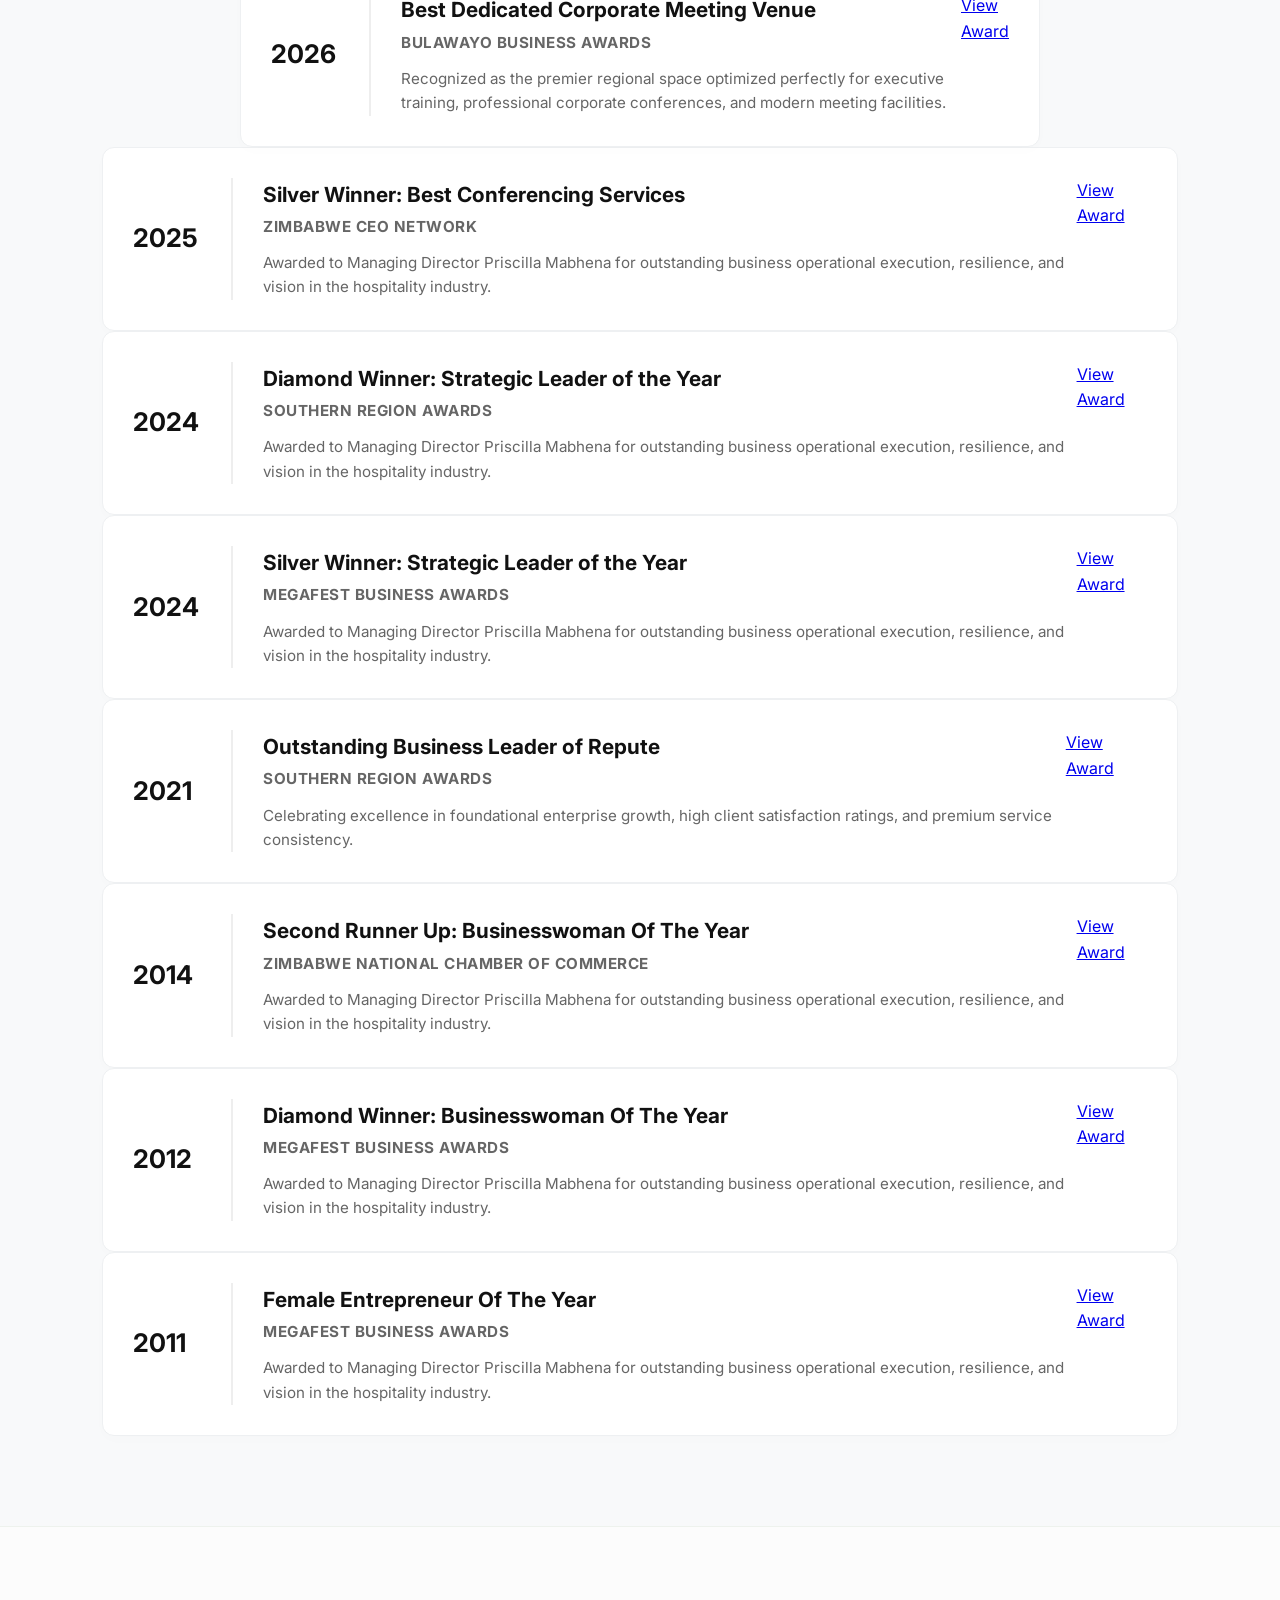
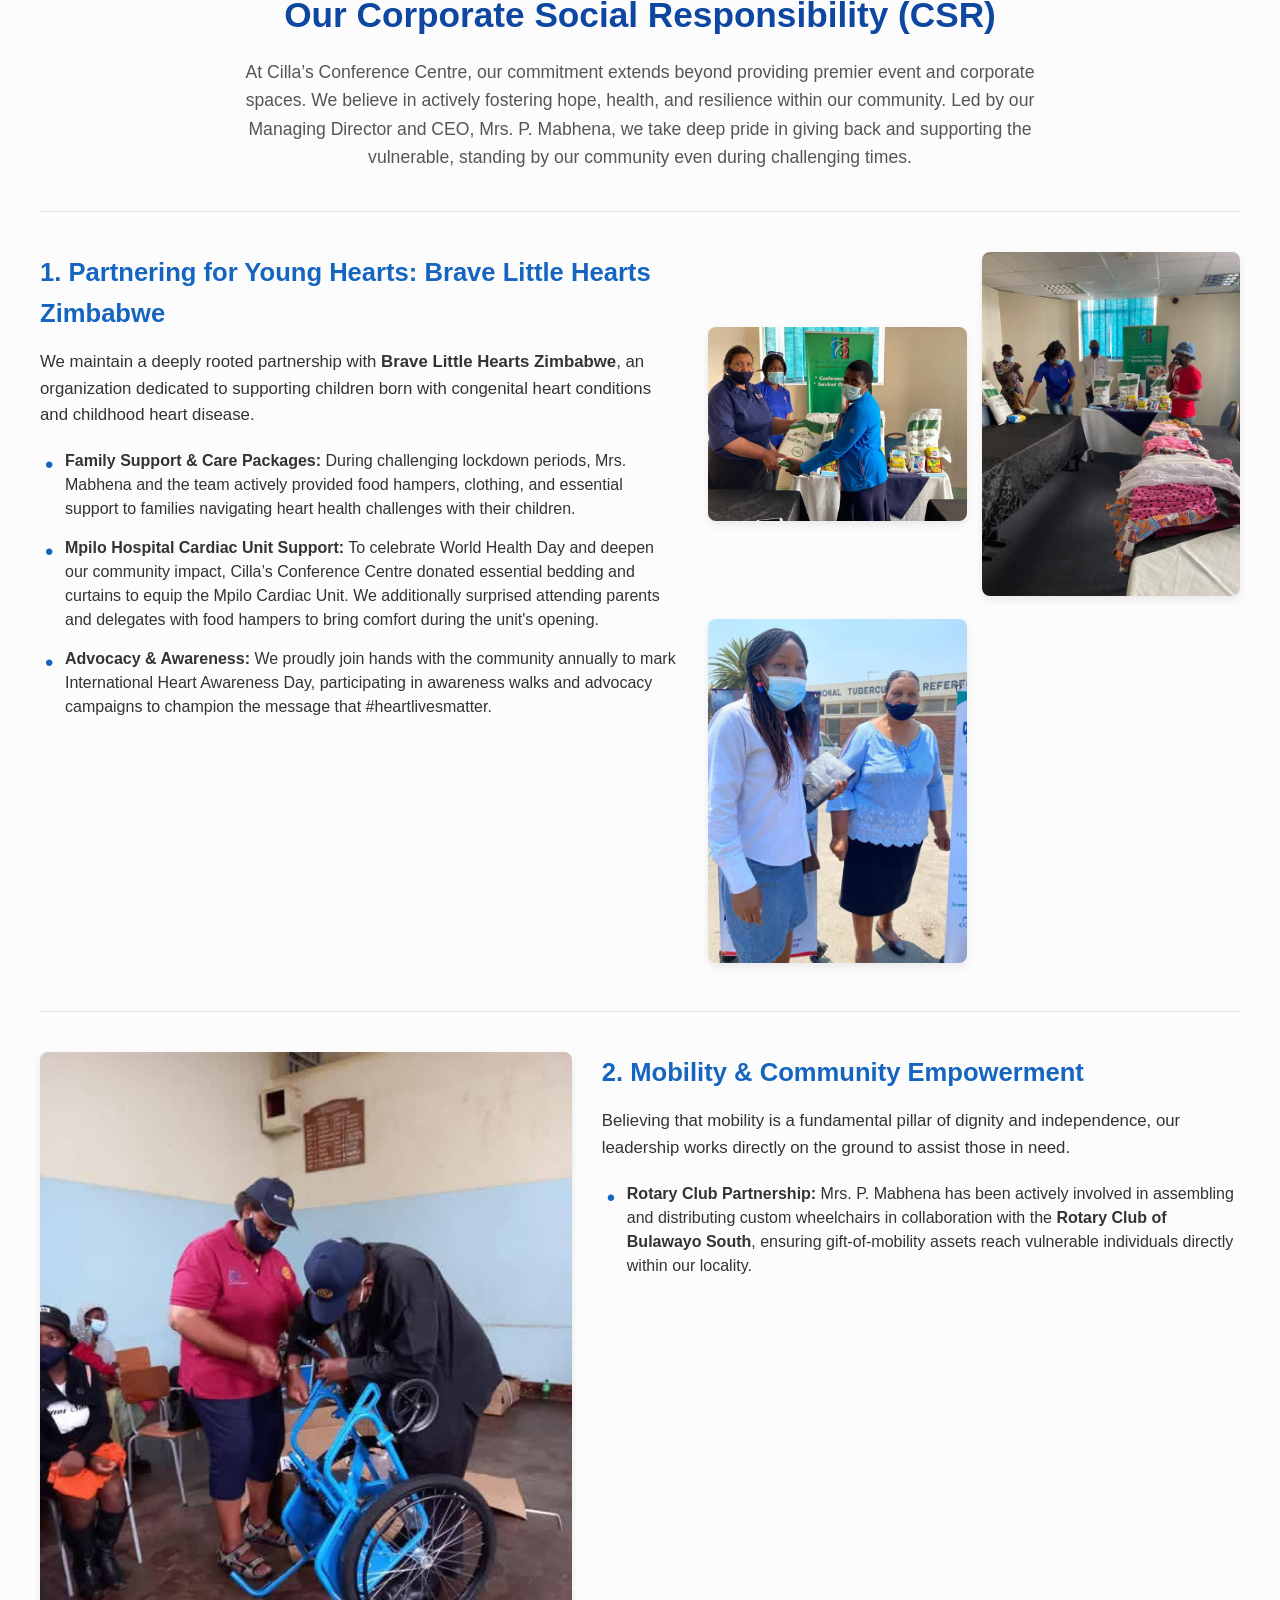
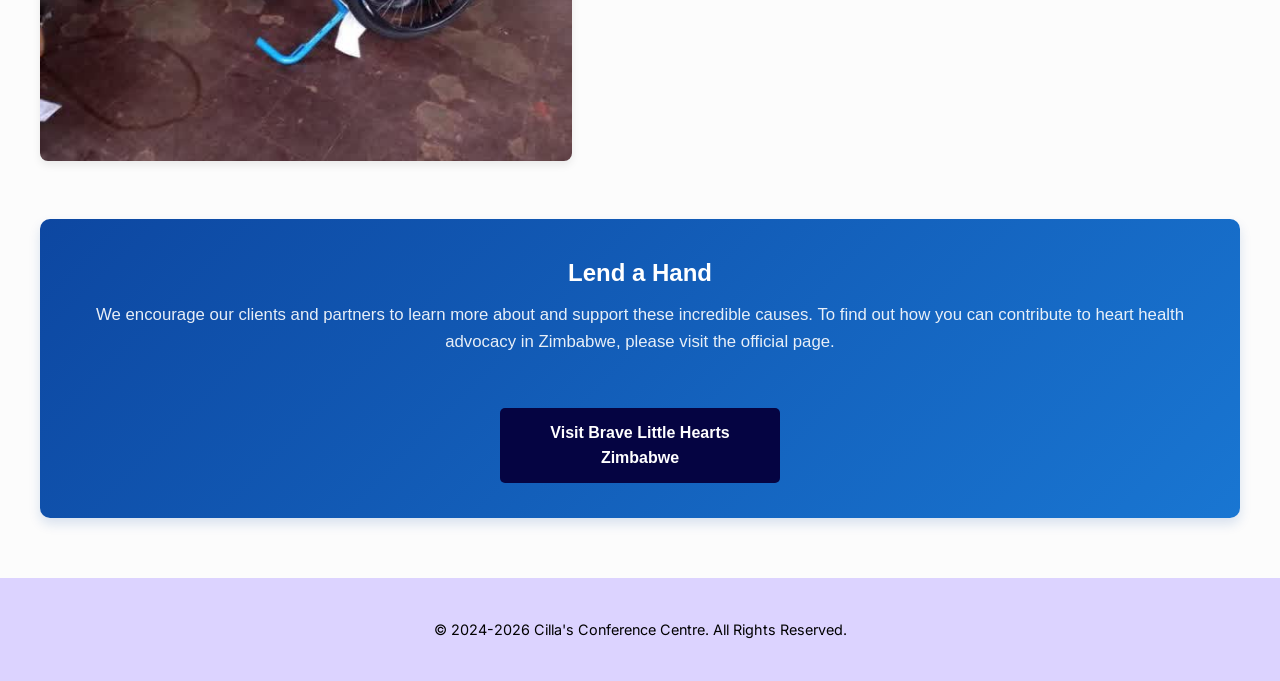
==== commit 5638e258: "added reviews updated" ====
--- a/About.html
+++ b/About.html
@@ -15,7 +15,7 @@
     <!-- Header Navigation (Consistent across all pages) -->
     <header>
         <div class="logo">
-            <h2>Cilla's</h2>
+            <h2>Cilla's Conference</h2>
         </div>
         <nav class="navbar">
             <div class="nav-container">
@@ -104,137 +104,199 @@
                         <p>Recognized as the premier regional space optimized perfectly for executive training,
                             professional corporate conferences, and modern meeting facilities.</p>
                     </div>
-                </div>
-
-                <!-- Award 2: Strategic Leader of the Year -->
-                <div class="award-item">
-                    <div class="award-year">2025</div>
-                    <div class="award-details">
-                        <h3>Silver Winner: Best Conferencing Services</h3>
-                        <p class="award-issuer">Zimbabwe CEO Network</p>
-                        <p>Awarded to Managing Director Priscilla Mabhena for outstanding business operational
-                            execution, resilience, and vision in the hospitality industry.</p>
-                    </div>
-                </div>
-
-                <!-- Award 3: Strategic Leader of the Year -->
-                <div class="award-item">
-                    <div class="award-year">2024</div>
-                    <div class="award-details">
-                        <h3>Diamond Winner: Strategic Leader of the Year</h3>
-                        <p class="award-issuer">Southern Region Awards</p>
-                        <p>Awarded to Managing Director Priscilla Mabhena for outstanding business operational
-                            execution, resilience, and vision in the hospitality industry.</p>
-                    </div>
-                </div>
-
-                <!-- Award 4: Strategic Leader Of the Year  -->
-                <div class="award-item">
-                    <div class="award-year">2024</div>
-                    <div class="award-details">
-                        <h3>Silver Winner: Strategic Leader of the Year</h3>
-                        <p class="award-issuer">Megafest Business Awards</p>
-                        <p>Awarded to Managing Director Priscilla Mabhena for outstanding business operational
-                            execution, resilience, and vision in the hospitality industry.</p>
-                    </div>
-                </div>
-
-
-
-                <!-- Award 5: Outstanding Business Leader -->
-                <div class="award-item">
-                    <div class="award-year">2021</div>
-                    <div class="award-details">
-                        <h3>Outstanding Business Leader of Repute</h3>
-                        <p class="award-issuer">Southern Region Awards</p>
-                        <p>Celebrating excellence in foundational enterprise growth, high client satisfaction ratings,
-                            and premium service consistency.</p>
-                    </div>
-                </div>
-
-                <!-- Award 6: Strategic Leader of the Year -->
-                <div class="award-item">
-                    <div class="award-year">2014</div>
-                    <div class="award-details">
-                        <h3>Second Runner Up: Businesswoman Of The Year</h3>
-                        <p class="award-issuer">Zimbabwe National Chamber of Commerce</p>
-                        <p>Awarded to Managing Director Priscilla Mabhena for outstanding business operational
-                            execution, resilience, and vision in the hospitality industry.</p>
-                    </div>
-                </div>
-
-                <!-- Award 8: Strategic Leader of the Year -->
-                <div class="award-item">
-                    <div class="award-year">2012</div>
-                    <div class="award-details">
-                        <h3>Diamond Winner: Businesswoman Of The Year</h3>
-                        <p class="award-issuer">Megafest Business Awards</p>
-                        <p>Awarded to Managing Director Priscilla Mabhena for outstanding business operational
-                            execution, resilience, and vision in the hospitality industry.</p>
-                    </div>
-                </div>
-
-                <!-- Award 9: Strategic Leader of the Year -->
-                <div class="award-item">
-                    <div class="award-year">2011</div>
-                    <div class="award-details">
-                        <h3>Female Entrepreneur Of The Year</h3>
-                        <p class="award-issuer">Megafest Business Awards</p>
-                        <p>Awarded to Managing Director Priscilla Mabhena for outstanding business operational
-                            execution, resilience, and vision in the hospitality industry.</p>
-                    </div>
-                </div>
-
-
-            </div>
+                    <!-- The Trigger for award image -->
+                    <a href="Images/2026 award.jpg" class="lightbox-trigger" data-image="Images/2026 award.jpg">View Award</a>
+                </div>
+            </div>
+
+            <!-- Award 2: Strategic Leader of the Year -->
+            <div class="award-item">
+                <div class="award-year">2025</div>
+                <div class="award-details">
+                    <h3>Silver Winner: Best Conferencing Services</h3>
+                    <p class="award-issuer">Zimbabwe CEO Network</p>
+                    <p>Awarded to Managing Director Priscilla Mabhena for outstanding business operational
+                        execution, resilience, and vision in the hospitality industry.</p>
+                </div>
+                <!-- The Trigger for award image -->
+                <a href="Images/2025 award.jpg" class="lightbox-trigger" data-image="Images/2025 award.jpg">View Award</a>
+            </div>
+        </div>
+
+        <!-- Award 3: Strategic Leader of the Year -->
+        <div class="award-item">
+            <div class="award-year">2024</div>
+            <div class="award-details">
+                <h3>Diamond Winner: Strategic Leader of the Year</h3>
+                <p class="award-issuer">Southern Region Awards</p>
+                <p>Awarded to Managing Director Priscilla Mabhena for outstanding business operational
+                    execution, resilience, and vision in the hospitality industry.</p>
+            </div>
+            <!-- The Trigger for award image -->
+            <a href="Images/Diamond award.jpg" class="lightbox-trigger" data-image="Images/Diamond award.jpg">View Award</a>
+        </div>
+        </div>
+
+        <!-- Award 4: Strategic Leader Of the Year  -->
+        <div class="award-item">
+            <div class="award-year">2024</div>
+            <div class="award-details">
+                <h3>Silver Winner: Strategic Leader of the Year</h3>
+                <p class="award-issuer">Megafest Business Awards</p>
+                <p>Awarded to Managing Director Priscilla Mabhena for outstanding business operational
+                    execution, resilience, and vision in the hospitality industry.</p>
+            </div>
+            <!-- The Trigger for award image -->
+            <a href="Images/2024 diamond Award.jpg" class="lightbox-trigger" data-image="Images/2024 diamond Award.jpg">View Award</a>
+        </div>
+        </div>
+
+
+
+        <!-- Award 5: Outstanding Business Leader -->
+        <div class="award-item">
+            <div class="award-year">2021</div>
+            <div class="award-details">
+                <h3>Outstanding Business Leader of Repute</h3>
+                <p class="award-issuer">Southern Region Awards</p>
+                <p>Celebrating excellence in foundational enterprise growth, high client satisfaction ratings,
+                    and premium service consistency.</p>
+            </div>
+            <!-- The Trigger for award image -->
+            <a href="Images/2021 award.jpg" class="lightbox-trigger" data-image="Images/2021 award.jpg">View Award</a>
+        </div>
+        </div>
+
+        <!-- Award 6: Strategic Leader of the Year -->
+        <div class="award-item">
+            <div class="award-year">2014</div>
+            <div class="award-details">
+                <h3>Second Runner Up: Businesswoman Of The Year</h3>
+                <p class="award-issuer">Zimbabwe National Chamber of Commerce</p>
+                <p>Awarded to Managing Director Priscilla Mabhena for outstanding business operational
+                    execution, resilience, and vision in the hospitality industry.</p>
+            </div>
+            <!-- The Trigger for award image -->
+            <a href="Images/2013 award.jpg" class="lightbox-trigger" data-image="Images/2013 award.jpg">View Award</a>
+        </div>
+        </div>
+
+        <!-- Award 8: Strategic Leader of the Year -->
+        <div class="award-item">
+            <div class="award-year">2012</div>
+            <div class="award-details">
+                <h3>Diamond Winner: Businesswoman Of The Year</h3>
+                <p class="award-issuer">Megafest Business Awards</p>
+                <p>Awarded to Managing Director Priscilla Mabhena for outstanding business operational
+                    execution, resilience, and vision in the hospitality industry.</p>
+            </div>
+            <!-- The Trigger for award image -->
+            <a href="Images/2012 award.jpg" class="lightbox-trigger" data-image="Images/2012 award.jpg">View Award</a>
+        </div>
+        </div>
+
+        <!-- Award 9: Strategic Leader of the Year -->
+        <div class="award-item">
+            <div class="award-year">2011</div>
+            <div class="award-details">
+                <h3>Female Entrepreneur Of The Year</h3>
+                <p class="award-issuer">Megafest Business Awards</p>
+                <p>Awarded to Managing Director Priscilla Mabhena for outstanding business operational
+                    execution, resilience, and vision in the hospitality industry.</p>
+            </div>
+            <!-- The Trigger for award image -->
+            <a href="Images/2011 award.jpg" class="lightbox-trigger" data-image="Images/2011 award.jpg">View Award</a>
+        </div>
+        </div>
+
+
+        </div>
         </div>
     </section>
 
-    <!-- Philanthropy & Community Section -->
-<section class="section-padding philanthropy-section" style="background-color: #f9f9f9;">
-  <div class="container">
-    <h2 class="section-title">Community & Philanthropy</h2>
-    <p class="section-subtitle">Believing in leadership that lifts others. Beyond business, we are deeply committed to driving social impact, empowering local talent, and investing in sustainable community development.</p>
-
-    <div class="philanthropy-grid">
-      
-      <!-- Card 1: Women's Empowerment -->
-      <div class="philanthropy-card">
-        <div class="philo-icon">
-          <i class="fa-solid fa-hand-holding-heart"></i>
-        </div>
-        <h3>Women's Empowerment & Mentorship</h3>
-        <p>Actively sponsoring and mentoring emerging female entrepreneurs in the region—providing business skill development, strategic leadership guidance, and resources to help local women build sustainable enterprises.</p>
-      </div>
-
-      <!-- Card 2: Environment & Green Spaces -->
-      <div class="philanthropy-card">
-        <div class="philo-icon">
-          <i class="fa-solid fa-seedling"></i>
-        </div>
-        <h3>Community Green Initiatives</h3>
-        <p>Investing in the beautification and environmental preservation of our local suburbs. We champion urban gardening education, tree planting, and the curation of sustainable green spaces.</p>
-      </div>
-
-      <!-- Card 3: Youth Skill Development -->
-      <div class="philanthropy-card">
-        <div class="philo-icon">
-          <i class="fa-solid fa-laptop-code"></i>
-        </div>
-        <h3>Digital & Hospitality Literacy</h3>
-        <p>Opening doors for local youth by hosting community workshops focused on practical skill development, digital literacy basics, and professional hospitality standards to improve local employment opportunities.</p>
-      </div>
+    <!-- Philanthropy & CSR Section -->
+<section class="philanthropy-section">
+    <div class="container">
+        
+        <!-- Section Header -->
+        <div class="section-header">
+            <h2>Our Corporate Social Responsibility (CSR)</h2>
+            <p>At Cilla’s Conference Centre, our commitment extends beyond providing premier event and corporate spaces. We believe in actively fostering hope, health, and resilience within our community. Led by our Managing Director and CEO, Mrs. P. Mabhena, we take deep pride in giving back and supporting the vulnerable, standing by our community even during challenging times.</p>
+        </div>
+
+        <hr class="section-divider">
+
+        <!-- Initiative 1: Brave Little Hearts -->
+        <div class="initiative-block">
+            <div class="initiative-content">
+                <h3>1. Partnering for Young Hearts: Brave Little Hearts Zimbabwe</h3>
+                <p>We maintain a deeply rooted partnership with <strong>Brave Little Hearts Zimbabwe</strong>, an organization dedicated to supporting children born with congenital heart conditions and childhood heart disease.</p>
+                
+                <ul class="initiative-list">
+                    <li><strong>Family Support & Care Packages:</strong> During challenging lockdown periods, Mrs. Mabhena and the team actively provided food hampers, clothing, and essential support to families navigating heart health challenges with their children.</li>
+                    <li><strong>Mpilo Hospital Cardiac Unit Support:</strong> To celebrate World Health Day and deepen our community impact, Cilla’s Conference Centre donated essential bedding and curtains to equip the Mpilo Cardiac Unit. We additionally surprised attending parents and delegates with food hampers to bring comfort during the unit's opening.</li>
+                    <li><strong>Advocacy & Awareness:</strong> We proudly join hands with the community annually to mark International Heart Awareness Day, participating in awareness walks and advocacy campaigns to champion the message that #heartlivesmatter.</li>
+                </ul>
+            </div>
+            
+            <!-- Gallery Layout for Images -->
+            <div class="image-gallery width-3">
+                <div class="gallery-item">
+                    <img src="Images/mrs Mabhena hamper .jpg" alt="Donation of food hampers and roller meal by Cilla's Conference Centre team">
+                </div>
+                <div class="gallery-item">
+                    <img src="Images/hamper giveaway.jpg" alt="Brave Little Hearts donation drive with clothes and hampers">
+                </div>
+             
+                <div class="gallery-item">
+                    <img src="Images/Mrs Mabhena with little heart.jpg" alt="Cilla's Conference Centre team celebrating heart awareness day">
+                </div>
+            </div>
+        </div>
+
+        <hr class="section-divider">
+
+        <!-- Initiative 2: Mobility & Rotary Club -->
+        <div class="initiative-block reverse">
+            <div class="initiative-content">
+                <h3>2. Mobility & Community Empowerment</h3>
+                <p>Believing that mobility is a fundamental pillar of dignity and independence, our leadership works directly on the ground to assist those in need.</p>
+                
+                <ul class="initiative-list">
+                    <li><strong>Rotary Club Partnership:</strong> Mrs. P. Mabhena has been actively involved in assembling and distributing custom wheelchairs in collaboration with the <strong>Rotary Club of Bulawayo South</strong>, ensuring gift-of-mobility assets reach vulnerable individuals directly within our locality.</li>
+                </ul>
+            </div>
+            
+            <div class="image-gallery width-1">
+                <div class="gallery-item">
+                    <img src="Images/Mrs Mabhena wheelchair.jpg" alt="Mrs P Mabhena assembling wheelchairs donated by Rotary Club of Bulawayo South">
+                </div>
+            </div>
+        </div>
+
+        <!-- Call to Action Box -->
+        <div class="cta-box">
+            <h3>Lend a Hand</h3>
+            <p>We encourage our clients and partners to learn more about and support these incredible causes. To find out how you can contribute to heart health advocacy in Zimbabwe, please visit the official page.</p>
+            <a href="https://www.facebook.com/Brave-Little-Hearts-Zimbabwe" target="_blank" rel="noopener noreferrer" class="btn-primary">Visit Brave Little Hearts Zimbabwe</a>
+        </div>
 
     </div>
-  </div>
 </section>
+
+
+    <!-- The Hidden Lightbox Modal (Put this at the bottom of your HTML file) -->
+    <div id="custom-lightbox" class="lightbox-modal">
+        <span class="lightbox-close">&times;</span>
+        <img class="lightbox-content" id="lightbox-img" src="" alt="Physical Award Preview">
+    </div>
 
     <!-- Footer -->
     <footer>
         <p>&copy; 2024-2026 Cilla's Conference Centre. All Rights Reserved.</p>
     </footer>
     <script src="script.js" defer>
-     
+
     </script>
 
 </body>
--- a/style.css
+++ b/style.css
@@ -18,8 +18,8 @@
     justify-content: space-between;
     align-items: center;
     padding: 20px 8%;
-    background-color: #ffffff;
-    box-shadow: 0 2px 10px rgba(0,0,0,0.05);
+    background-color: #f7f7f7;
+    box-shadow: 0 2px 10px rgba(0, 0, 0, 0.05);
     position: sticky;
     top: 0;
     z-index: 100;
@@ -29,6 +29,7 @@
     font-weight: 700;
     color: #111;
     letter-spacing: -1px;
+
 }
 
 nav ul {
@@ -62,10 +63,10 @@
 }
 
 
-/* Hero Section */
+/* Hero Section home page*/
 .hero {
     height: 80vh;
-    background: linear-gradient(rgba(109, 109, 109, 0.4), rgba(197, 197, 197, 0.5))  no-repeat center center/cover;
+    background: linear-gradient(180deg, #d1e7dd 0%, #ffffff 100%);
     display: flex;
     align-items: center;
     justify-content: center;
@@ -75,49 +76,59 @@
 }
 
 .hero-content h1 {
-    font-size: 3rem;
-    font-weight: 700;
+    line-height: 1.3;
     margin-bottom: 20px;
-    letter-spacing: -1px;
-    max-width: 800px;
+    letter-spacing: -0.5;
 }
 
 .hero-content p {
-    font-size: 1.2rem;
-    margin-bottom: 40px;
-    max-width: 600px;
-    margin-left: auto;
-    margin-right: auto;
-    opacity: 0.9;
+  font-size: 19px;
+  line-height: 1.6;
+  max-width: 90%;
+  margin: 0 auto 40px auto;
+
 }
 
 /* Buttons */
-.btn-primary, .btn-secondary {
-    padding: 14px 28px;
+.btn-primary,
+.btn-secondary {
+    margin: 32px auto 0 auto;
+    display: flex;
+    flex-direction: column;
+    gap: 16px;
+    width: 100%;
+    max-width: 280px;
+}
+
+/* request a quote button */
+.btn-primary {
+  background-color:  #0c2340;
+  color: #FFFFFF;
+  padding: 14px;
+  border: none;
+  border-radius: 6px;
+  font-weight: 600;
+  font-size: 16px;
+  transition: background 0.3s ease;
+}
+
+.btn-primary:hover {
+    background-color: #432b97;
+}
+
+.btn-secondary {
+    background-color: transparent;
+    color: #041c3a;
+    padding: 14px 24px;
+    border: 1.5px solid #070d46;
     border-radius: 6px;
-    text-decoration: none;
     font-weight: 600;
-    margin: 0 10px;
-    display: inline-block;
-    transition: all 0.3s ease;
-}
-
-.btn-primary {
-    background-color: #000000;
-    color: #ffffff;
-}
-
-.btn-primary:hover {
-    background-color: #6453a3;
-}
-
-.btn-secondary {
-    border: 2px solid #ffffff;
-    color: #0a0a0a;
+    font-size: 16px;
+
 }
 
 .btn-secondary:hover {
-    background-color: rgba(26, 136, 53, 0.384);
+    background-color: rgba(85, 155, 102, 0.692);
 }
 
 
@@ -125,12 +136,14 @@
 /* Services Section Grid */
 
 /* conference centre images */
-.venue-card-img{
-    flex: 1;
-    width: 50%;
-    min-height: 100%;
-    object-fit: cover;
-    object-position: center;
+.venue-card-img {
+    display: block;
+    width: 80%;
+    max-width: 400px;
+    height: auto;
+    margin: 20px auto;
+
+
 }
 
 /* Respnsive udjustment for mobile phones and small tables */
@@ -161,7 +174,7 @@
     background: #f3f1f1;
     padding: 30px;
     border-radius: 12px;
-    box-shadow: 0 4px 20px rgba(0,0,0,0.02);
+    box-shadow: 0 4px 20px rgba(0, 0, 0, 0.02);
     text-align: left;
     transition: transform 0.3s;
     border: 1px solid #eee;
@@ -208,11 +221,6 @@
 
 
 
-
-
-
-
-
 /* Services & Venues Page Specific Styles */
 
 .page-title {
@@ -222,10 +230,10 @@
 }
 
 .page-title h1 {
-    font-size: 2.5rem;
-    color: #111;
-    margin-bottom: 10px;
-    font-weight: 700;
+    line-height: 1.3;
+    margin-bottom: 20px;
+    letter-spacing: -0.5;
+
 }
 
 .page-title p {
@@ -242,6 +250,7 @@
 
 .container {
     max-width: 1200px;
+    max-height: fit-content;
     margin: 0 auto;
 }
 
@@ -315,7 +324,8 @@
     text-align: left;
 }
 
-.capacity-table th, .capacity-table td {
+.capacity-table th,
+.capacity-table td {
     padding: 10px 12px;
     font-size: 0.9rem;
     border-bottom: 1px solid #eee;
@@ -344,6 +354,7 @@
     font-size: 0.9rem;
     transition: background 0.3s;
 }
+
 .btn-card-action-catering {
     display: inline-block;
     align-self: flex-start;
@@ -373,21 +384,22 @@
 
 
 /*Styling for real venue imags*/
-.venue-image{
+.venue-image {
     flex: 1;
     min-height: 250px;
     width: 100%;
     object-fit: cover;
     object-position: center;
 }
-    @media (max-width: 768px) {
-        .venue-image {
-            width: 100%;
-            min-height: 250px;
-        }
-    }
-
-    /* ==========================================================================
+
+@media (max-width: 768px) {
+    .venue-image {
+        width: 100%;
+        min-height: 250px;
+    }
+}
+
+/* ==========================================================================
    8. Catering Services Grid Styles
    ========================================================================== */
 
@@ -406,7 +418,8 @@
 
 .catering-section {
     padding: 60px 8%;
-    background-color: #f8f9fa; /* Soft background to separate sections */
+    background-color: #f8f9fa;
+    /* Soft background to separate sections */
 }
 
 .section-title {
@@ -446,13 +459,13 @@
     padding: 40px 30px;
     border-radius: 12px;
     border: 1px solid #eee;
-    box-shadow: 0 4px 15px rgba(0,0,0,0.01);
+    box-shadow: 0 4px 15px rgba(0, 0, 0, 0.01);
     transition: transform 0.3s ease;
 }
 
 .catering-card:hover {
     transform: translateY(-5px);
-    box-shadow: 0 10px 25px rgba(0,0,0,0.04);
+    box-shadow: 0 10px 25px rgba(0, 0, 0, 0.04);
 }
 
 .catering-icon-box {
@@ -538,6 +551,10 @@
 }
 
 .accommodation-image-box {
+    background-image: url('Images/Air bnb Front building.jpg');
+    background-size: cover;
+    background-position: center;
+    background-repeat: no-repeat;
     flex: 1;
     min-height: 450px;
     background-color: #dfdfdf;
@@ -554,10 +571,11 @@
 /* Responsive Overrides for Mobile Screens */
 @media (max-width: 992px) {
     .accommodation-wrapper {
-        flex-direction: column-reverse; /* Put image placeholder on top on tablet/mobile */
+        flex-direction: column-reverse;
+        /* Put image placeholder on top on tablet/mobile */
         gap: 40px;
     }
-    
+
     .accommodation-image-box {
         width: 100%;
         min-height: 300px;
@@ -571,12 +589,9 @@
 
 /* Priscilla Mabhena profile image */
 .director-profile-img {
-    flex: 1;
-    width: 50%;
-    min-height: 400PX;
-    object-fit: cover;
-    object-position: centre top;
-    border-radius: 12px;
+    margin-top: 20px;
+    border-radius: 8px;
+
 
 }
 
@@ -678,13 +693,13 @@
     padding: 30px;
     border-radius: 12px;
     border: 1px solid #eef0f2;
-    box-shadow: 0 4px 15px rgba(0,0,0,0.01);
+    box-shadow: 0 4px 15px rgba(0, 0, 0, 0.01);
     transition: transform 0.3s ease;
 }
 
 .award-item:hover {
     transform: translateX(5px);
-    box-shadow: 0 6px 20px rgba(0,0,0,0.03);
+    box-shadow: 0 6px 20px rgba(0, 0, 0, 0.03);
 }
 
 .award-year {
@@ -725,17 +740,17 @@
         flex-direction: column;
         gap: 40px;
     }
-    
+
     .profile-image-box {
         width: 100%;
         min-height: 350px;
     }
-    
+
     .award-item {
         flex-direction: column;
         gap: 15px;
     }
-    
+
     .award-year {
         border-right: none;
         border-bottom: 2px solid #eee;
@@ -868,7 +883,7 @@
 .form-group textarea:focus {
     outline: none;
     border-color: #111;
-    box-shadow: 0 0 0 3px rgba(0,0,0,0.03);
+    box-shadow: 0 0 0 3px rgba(0, 0, 0, 0.03);
 }
 
 .checkbox-group {
@@ -889,7 +904,8 @@
 
 .checkbox-label input {
     cursor: pointer;
-    accent-color: #111; /* Gives checkboxes a clean dark profile tone */
+    accent-color: #111;
+    /* Gives checkboxes a clean dark profile tone */
 }
 
 /* Submit Execution Button Control */
@@ -916,9 +932,11 @@
     .booking-container {
         flex-direction: column;
     }
+
     .booking-info-sidebar {
         padding: 40px;
     }
+
     .booking-form-box {
         padding: 40px;
     }
@@ -929,6 +947,7 @@
         flex-direction: column;
         gap: 0;
     }
+
     .checkbox-group {
         flex-direction: column;
         gap: 10px;
@@ -942,92 +961,99 @@
    MOBILE RESPONSIVE NAVBAR STYLES
    ========================================================================== */
 .navbar {
-  background-color: #ffffff;
-  box-shadow: 0 2px 10px rgba(0, 0, 0, 0.05);
-  position: sticky;
-  top: 0;
-  z-index: 1000;
-  padding: 15px 0;
+    background-color: #ffffff;
+    box-shadow: 0 2px 10px rgba(0, 0, 0, 0.05);
+    position: sticky;
+    top: 0;
+    z-index: 1000;
+    padding: 15px 0;
 }
 
 .nav-container {
-  display: flex;
-  justify-content: space-between;
-  align-items: center;
-  width: 90%;
-  max-width: 1200px;
-  margin: 0 auto;
+    display: flex;
+    justify-content: space-between;
+    align-items: center;
+    width: 90%;
+    max-width: 1200px;
+    margin: 0 auto;
 }
 
 .nav-logo {
-  display: flex;
-  align-items: center;
-  gap: 10px;
-  text-decoration: none;
-  color: #ffffff;
-  font-weight: 700;
-  font-size: 1.4rem;
+    display: flex;
+    align-items: center;
+    gap: 10px;
+    text-decoration: none;
+    color: #ffffff;
+    font-weight: 700;
+    font-size: 1.4rem;
 }
 
 /* Menu Links (Desktop Default) */
 .nav-links {
-  list-style: none;
-  display: flex;
-  gap: 25px;
-  margin: 0;
-  padding: 0;
-  transition: max-height 0.3s ease-in-out;
+    list-style: none;
+    display: flex;
+    gap: 25px;
+    margin: 0;
+    padding: 0;
+    transition: max-height 0.3s ease-in-out;
 }
 
 .nav-links a {
-  text-decoration: none;
-  color: #2b2b2b;
-  font-weight: 500;
-  font-size: 1.05rem;
-  transition: color 0.2s ease;
+    text-decoration: none;
+    color: #2b2b2b;
+    font-weight: 500;
+    font-size: 1.05rem;
+    transition: color 0.2s ease;
 }
 
 .nav-links a:hover {
-  color: #4a7c59;
+    color: #4a7c59;
 }
 
 /* Toggle Button (Hidden on Desktop) */
 .nav-toggle {
-  display: none;
-  background: none;
-  border: none;
-  color: #2d5a27;
-  font-size: 1.6rem;
-  cursor: pointer;
-  padding: 5px;
+    display: none;
+    background: none;
+    border: none;
+    color: #2d5a27;
+    font-size: 1.6rem;
+    cursor: pointer;
+    padding: 5px;
 }
 
 /* ==========================================================================
    THE RESPONSIVE MEDIA QUERY (For Mobile Screens)
    ========================================================================== */
 @media (max-width: 768px) {
-  .nav-toggle {
-    display: block; /* Show the hamburger icon on mobile */
-  }
-
-  .nav-links {
-    display: none; /* Hide the links by default on small screens */
-    flex-direction: column; /* Stack links vertically */
-    width: 100%;
-    position: absolute;
-    top: 100%; /* Sits perfectly right beneath the navbar */
-    left: 0;
-    background-color: #ffffff;
-    padding: 20px 0;
-    box-shadow: 0 4px 10px rgba(0, 0, 0, 0.05);
-    text-align: center;
-    gap: 15px;
-  }
-
-  /* This active class will be triggered via JavaScript when clicked */
-  .nav-links.active {
-    display: flex;
-  }
+    .nav-toggle {
+        display: block;
+        /* Show the hamburger icon on mobile */
+    }
+
+    .nav-links {
+        display: none;
+        /* Hide the links by default on small screens */
+        flex-direction: column;
+        /* Stack links vertically */
+        width: 100%;
+        position: absolute;
+        top: 100%;
+        /* Sits perfectly right beneath the navbar */
+        background-color: #dddcdcad;
+        padding: 20px 20px;
+        box-shadow: 0 4px 10px rgba(0, 0, 0, 0.05);
+        text-align: left;
+        color: #333333;
+        font-size: 16px;
+        font-weight: 500;
+        text-decoration: none;
+        gap: 15px;
+    }
+
+    /* This active class will be triggered via JavaScript when clicked */
+    .nav-links.active {
+        display: flex;
+    }
 }
 
 
@@ -1035,84 +1061,287 @@
    PHILANTHROPY & COMMUNITY SECTION STYLES
    ========================================================================== */
 .philanthropy-section {
-  border-top: 1px solid #eef2ed;
+    border-top: 1px solid #eef2ed;
 }
 
 .section-subtitle {
-  text-align: center;
-  max-width: 700px;
-  margin: 0 auto 40px auto;
-  color: #666;
-  font-size: 1.05rem;
-  line-height: 1.6;
+    text-align: center;
+    max-width: 700px;
+    margin: 0 auto 40px auto;
+    color: #666;
+    font-size: 1.05rem;
+    line-height: 1.6;
 }
 
 /* 3-Column Grid for Philanthropy Cards */
 .philanthropy-grid {
-  display: grid;
-  grid-template-columns: repeat(auto-fit, minmax(280px, 1fr));
-  gap: 25px;
-  margin-top: 20px;
+    display: grid;
+    grid-template-columns: repeat(auto-fit, minmax(280px, 1fr));
+    gap: 25px;
+    margin-top: 20px;
 }
 
 /* Individual Card Styling */
 .philanthropy-card {
-  background: #ffffff;
-  padding: 35px 25px;
-  border-radius: 8px;
-  text-align: center;
-  box-shadow: 0 4px 15px rgba(0, 0, 0, 0.02);
-  border: 1px solid #eef2ed;
-  transition: all 0.3s ease-in-out;
+    background: #ffffff;
+    padding: 35px 25px;
+    border-radius: 8px;
+    text-align: center;
+    box-shadow: 0 4px 15px rgba(0, 0, 0, 0.02);
+    border: 1px solid #eef2ed;
+    transition: all 0.3s ease-in-out;
 }
 
 /* Subtle border color accent on hover */
 .philanthropy-card:hover {
-  transform: translateY(-4px);
-  box-shadow: 0 8px 25px rgba(45, 90, 39, 0.06);
-  border-color: #2d5a27; /* Matches your rich venue green */
+    transform: translateY(-4px);
+    box-shadow: 0 8px 25px rgba(45, 90, 39, 0.06);
+    border-color: #2d5a27;
+    /* Matches your rich venue green */
 }
 
 /* Icon Design */
 .philo-icon {
-  width: 60px;
-  height: 60px;
-  background-color: #e8ede7; /* Soft green tint */
-  color: #2d5a27;
-  display: flex;
-  align-items: center;
-  justify-content: center;
-  border-radius: 50%;
-  margin: 0 auto 20px auto;
-  font-size: 1.5rem;
-  transition: all 0.3s ease;
+    width: 60px;
+    height: 60px;
+    background-color: #e8ede7;
+    /* Soft green tint */
+    color: #2d5a27;
+    display: flex;
+    align-items: center;
+    justify-content: center;
+    border-radius: 50%;
+    margin: 0 auto 20px auto;
+    font-size: 1.5rem;
+    transition: all 0.3s ease;
 }
 
 .philanthropy-card:hover .philo-icon {
-  background-color: #2d5a27;
-  color: #ffffff;
+    background-color: #2d5a27;
+    color: #ffffff;
 }
 
 .philanthropy-card h3 {
-  font-size: 1.25rem;
-  color: #333;
-  margin-bottom: 12px;
-  font-weight: 600;
+    font-size: 1.25rem;
+    color: #333;
+    margin-bottom: 12px;
+    font-weight: 600;
 }
 
 .philanthropy-card p {
-  color: #666;
-  font-size: 0.95rem;
-  line-height: 1.6;
-  margin: 0;
+    color: #666;
+    font-size: 0.95rem;
+    line-height: 1.6;
+    margin: 0;
 }
 
 /* Responsive adjust for phones */
 @media (max-width: 768px) {
-  .philanthropy-grid {
-    grid-template-columns: 1fr; /* Stacks cards perfectly vertically */
-  }
-  .philanthropy-card {
-    padding: 25px 20px;
-  }
+    .philanthropy-grid {
+        grid-template-columns: 1fr;
+        /* Stacks cards perfectly vertically */
+    }
+
+    .philanthropy-card {
+        padding: 25px 20px;
+    }
+}
+
+
+
+/* Lightbox Background Overlay */
+.lightbox-modal {
+    display: none;
+    position: fixed;
+    z-index: 1000;
+    left: 0;
+    top: 0;
+    width: 100%;
+    height: 100%;
+    background-color: rgba(0, 0, 0, 0.85);
+    backdrop-filter: blur(5px);
+    justify-content: center;
+    align-items: center;
+}
+
+/* The Image Itself */
+.lightbox-content {
+    max-width: 80%;
+    max-height: 80vh;
+    border-radius: 4px;
+    box-shadow: 0px 4px 20px rgba(0, 0, 0, 0.5);
+}
+
+/* Close Button */
+.lightbox-close {
+    position: absolute;
+    top: 30px;
+    right: 40px;
+    color: #fff;
+    font-size: 40px;
+    cursor: pointer;
+}
+
+
+/* Custom Typography & Resets (adjust to fit your current site theme) */
+.philanthropy-section {
+    padding: 60px 20px;
+    background-color: #fcfcfc;
+    font-family: 'Segoe UI', Tahoma, Geneva, Verdana, sans-serif;
+    color: #333333;
+}
+
+.philanthropy-section .container {
+    max-width: 1200px;
+    margin: 0 auto;
+}
+
+/* Header styling */
+.section-header {
+    text-align: center;
+    max-width: 800px;
+    margin: 0 auto 40px auto;
+}
+
+.section-header h2 {
+    font-size: 2.2rem;
+    color: #0d47a1;
+    /* Classic Corporate Blue - tweak to match logo */
+    margin-bottom: 15px;
+}
+
+.section-header p {
+    font-size: 1.1rem;
+    line-height: 1.6;
+    color: #555555;
+}
+
+.section-divider {
+    border: 0;
+    height: 1px;
+    background: #e0e0e0;
+    margin: 40px 0;
+}
+
+/* Initiative Layout Styles */
+.initiative-block {
+    display: flex;
+    flex-direction: column;
+    gap: 30px;
+    margin-bottom: 40px;
+}
+
+.initiative-content h3 {
+    font-size: 1.6rem;
+    color: #1565c0;
+    margin-bottom: 15px;
+}
+
+.initiative-content p {
+    font-size: 1.05rem;
+    line-height: 1.6;
+    margin-bottom: 20px;
+}
+
+.initiative-list {
+    list-style-type: none;
+    padding-left: 0;
+}
+
+.initiative-list li {
+    position: relative;
+    padding-left: 25px;
+    margin-bottom: 15px;
+    line-height: 1.5;
+    font-size: 1rem;
+}
+
+/* Custom bullet indicator */
+.initiative-list li::before {
+    content: "•";
+    position: absolute;
+    left: 5px;
+    top: -2px;
+    color: #1565c0;
+    font-size: 1.5rem;
+}
+
+/* Image Galleries layout */
+.image-gallery {
+    display: grid;
+    grid-template-columns: repeat(auto-fit, minmax(220px, 1fr));
+    gap: 15px;
+    align-items: center;
+}
+
+.gallery-item img {
+    width: 100%;
+    height: auto;
+    border-radius: 8px;
+    box-shadow: 0 4px 8px rgba(0, 0, 0, 0.08);
+    object-fit: cover;
+    transition: transform 0.3s ease;
+}
+
+.gallery-item img:hover {
+    transform: translateY(-5px);
+}
+
+/* Call to Action Banner */
+.cta-box {
+    background: linear-gradient(135deg, #0d47a1, #1976d2);
+    color: #ffffff;
+    padding: 35px;
+    border-radius: 10px;
+    text-align: center;
+    margin-top: 50px;
+    box-shadow: 0 6px 12px rgba(13, 71, 161, 0.15);
+}
+
+.cta-box h3 {
+    font-size: 1.5rem;
+    margin-bottom: 10px;
+}
+
+.cta-box p {
+    margin-bottom: 20px;
+    font-size: 1.05rem;
+    opacity: 0.9;
+}
+
+.btn-primary {
+    display: inline-block;
+    background-color: #050442;
+    color: #ffffff;
+    text-decoration: none;
+    padding: 12px 28px;
+    font-weight: 600;
+    border-radius: 5px;
+    transition: background-color 0.2s, color 0.2s;
+}
+
+.btn-primary:hover {
+    background-color: #f0f0f0;
+    color: #66748b;
+}
+
+/* Responsive viewports for tablets and desktops */
+@media (min-width: 768px) {
+    .initiative-block {
+        flex-direction: row;
+        align-items: flex-start;
+    }
+
+    .initiative-content {
+        flex: 1.2;
+    }
+
+    .image-gallery {
+        flex: 1;
+    }
+
+    /* Flip alternate rows for visual balance */
+    .initiative-block.reverse {
+        flex-direction: row-reverse;
+    }
 }
